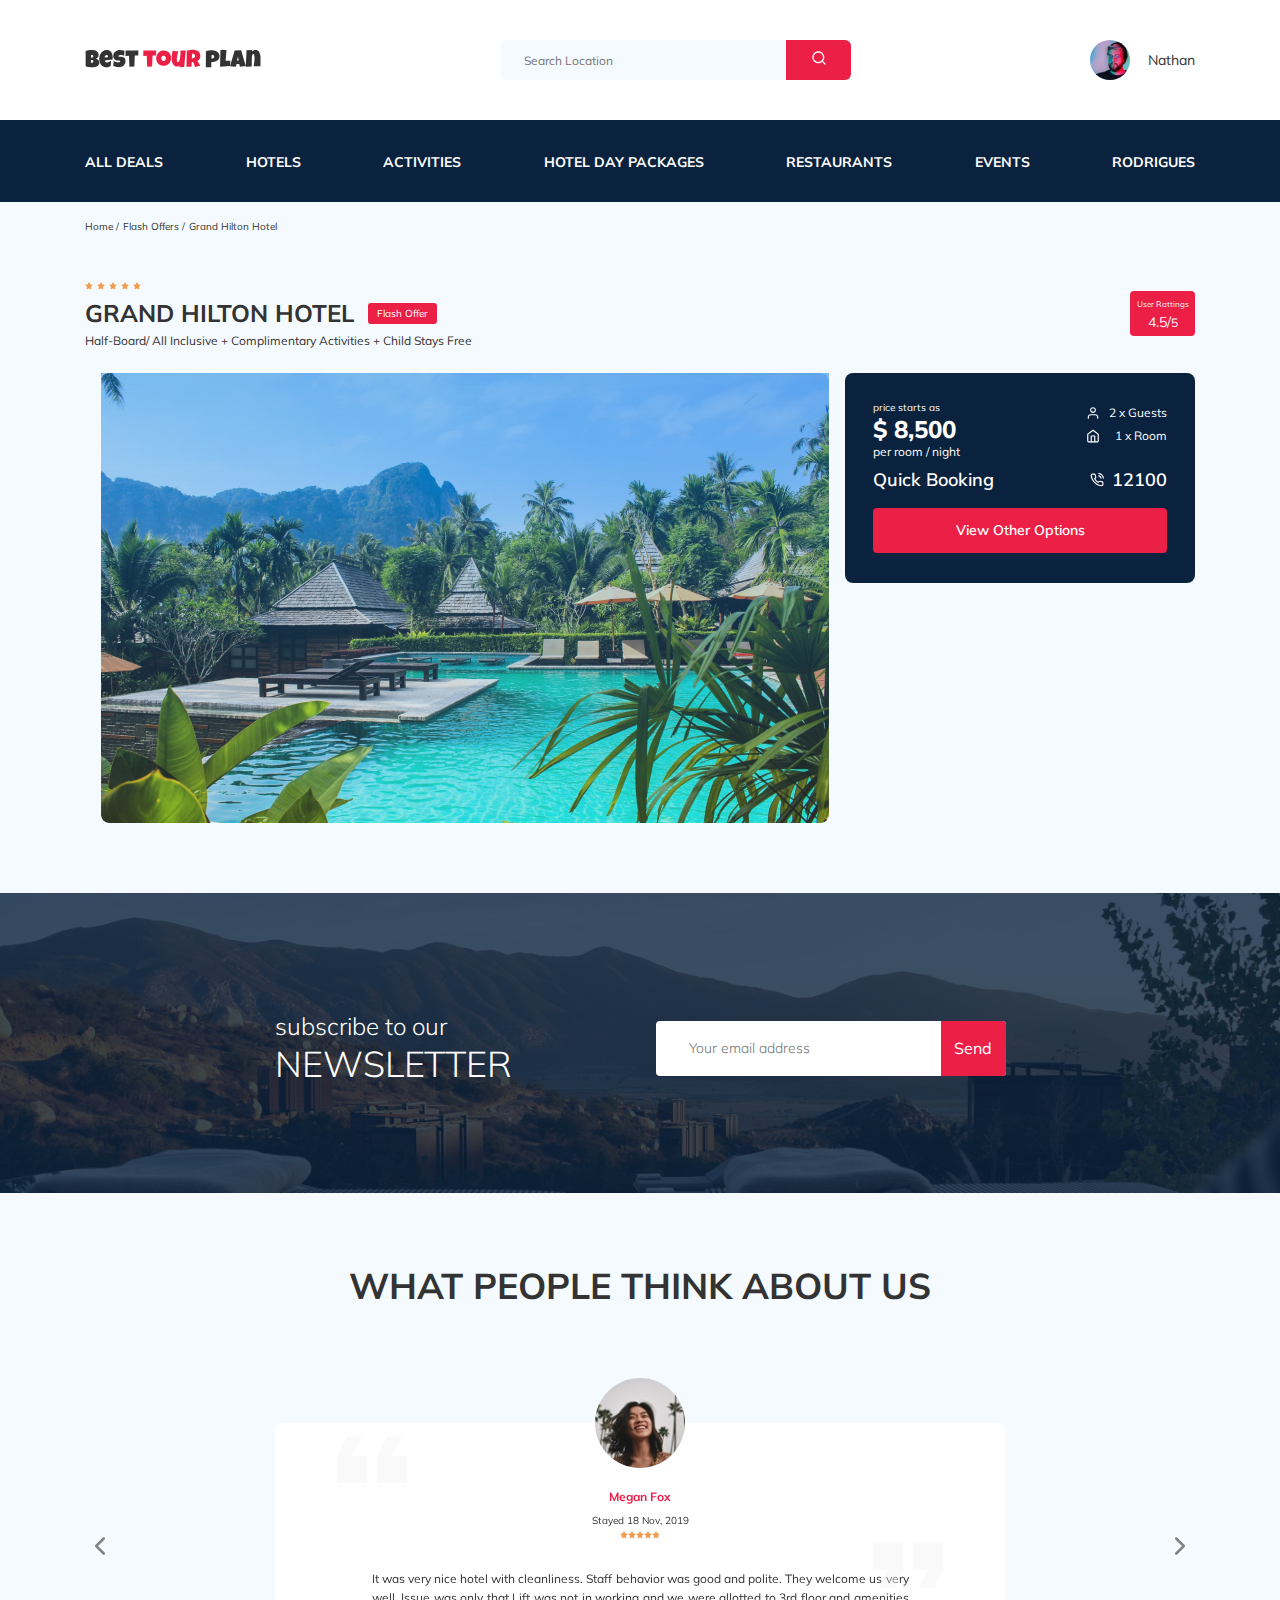
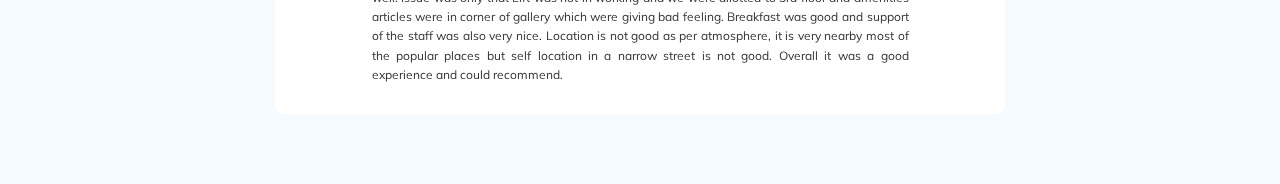
==== index.html @ 1eafe547 "create: added reviews section" ====
<!DOCTYPE html>
<html lang="en">

<head>
  <meta charset="UTF-8">
  <meta http-equiv="X-UA-Compatible" content="IE=edge">
  <meta name="viewport" content="width=device-width, initial-scale=1.0">
  <title>Best Tour Plan - Hotel Booking</title>
  <link rel="preconnect" href="https://fonts.googleapis.com">
  <link rel="preconnect" href="https://fonts.gstatic.com" crossorigin>
  <link href="https://fonts.googleapis.com/css2?family=Mulish:wght@400;700&family=Nunito:wght@400;700;800&display=swap"
    rel="stylesheet">
    <link rel="stylesheet" href="css/swiper-bundle.min.css">
    <link rel="stylesheet" href="css/style.css">
</head>

<body>

  <header class="navbar">
    <div class="container">
      <div class="navbar-top">
        <a href="#" class="logo">
          <img src="img/horizontal-logo.svg" alt="Logo: Best tour plan" class="logo__image">
        </a>

        <form action="#" class="search navbar_search">
          <input type="text" class="search__input" placeholder="Search Location">
          <button class="search__button">
            <img src="img/search.svg" alt="Icon: search">
          </button>
        </form>

        <a href="#" class="user navbar_user">
          <img src="img/avatar.jpg" alt="avatar: Nathan" class="user__avatar">
          <span class="user__name">Nathan</span>
        </a>

        <button class="menu-button navbar-top__menu-button">
          <span class="menu-button__line"></span>
          <span class="menu-button__line"></span>
          <span class="menu-button__line"></span>
        </button>

      </div>
    </div>

    <div class="navbar-bottom">
      <div class="container">
        <ul class="navbar-menu">
          <li class="navbar-menu__item">
            <a href="#" class="navbar-menu__link">All deals</a>
          </li>
          <li class="navbar-menu__item">
            <a href="#" class="navbar-menu__link">Hotels</a>
          </li>
          <li class="navbar-menu__item">
            <a href="#" class="navbar-menu__link">Activities</a>
          </li>
          <li class="navbar-menu__item">
            <a href="#" class="navbar-menu__link">Hotel Day Packages</a>
          </li>
          <li class="navbar-menu__item">
            <a href="#" class="navbar-menu__link">Restaurants</a>
          </li>
          <li class="navbar-menu__item">
            <a href="#" class="navbar-menu__link">Events</a>
          </li>
          <li class="navbar-menu__item">
            <a href="#" class="navbar-menu__link">Rodrigues</a>
          </li>
        </ul>
      </div>
    </div>
  </header>

  <nav class="breadcrumb">
    <div class="container">
          <ul class="breadcrumb-list">
            <li class="breadcrumb-list__item">
              <a href="#" class="breadcrumb-list__link">Home</a>
            </li>
            <li class="breadcrumb-list__item">
              <a href="#" class="breadcrumb-list__link">Flash Offers</a>
            </li>
            <li class="breadcrumb-list__item">
              Grand Hilton Hotel
            </li>
          </ul>
    </div>
  </nav>

  <section class="hotel">
    <div class="container">
      <div class="hotel-info">
        <div class="hotel-info__text">
          <div class="hotel-wrapper">
                  <div class="stars">
                    <img src="img/star.svg" alt="star">
                    <img src="img/star.svg" alt="star">
                    <img src="img/star.svg" alt="star">
                    <img src="img/star.svg" alt="star">
                    <img src="img/star.svg" alt="star">
                  </div>
                  <h1 class="hotel-name hotel-info__name">GRAND HILTON HOTEL</h1>
                  <span class="offer hotel-info__offer">Flash Offer</span>
          </div>
          <p class="hotel-description hotel-info__description">
            Half-Board/ All Inclusive + Complimentary Activities + Child Stays Free
          </p>
        </div>
        <div class="rating hotel-info__rating">
          <span class="rating__text">User Rattings</span>
          <span class="rating__counter">4.5/<span class="number">5</span></span>
        </div>
      </div>

      <div class="hotel-grid">
        
          <!-- Slider main container -->
          <div class="swiper hotel-slider hotel__slider">
            <!-- Additional required wrapper -->
            <div class="swiper-wrapper">
              <!-- Slides -->
              <div class="swiper-slide hotel-slider__item">
                <img class="swiper-slide__image" src="img/slide.jpg" alt="slide">
              </div>
              <div class="swiper-slide hotel-slider__item">
                <img class="swiper-slide__image" src="img/slide.jpg" alt="slide">
              </div>
              <div class="swiper-slide hotel-slider__item">
                <img class="swiper-slide__image" src="img/slide.jpg" alt="slide">
              </div>
            </div>
            <!-- If we need navigation buttons -->
            <button class="hotel-slider__button hotel-slider__button--prev"></button>
            <button class="hotel-slider__button hotel-slider__button--next"></button>
          </div>

        <div class="hotel-right">
          <div class="booking">
            <div class="booking__info">
              <div class="booking__price">
                <span class="booking__start">price starts as</span>
                <strong class="booking__pricetag">$ 8,500</strong>
                <span class="booking__per-room">per room / night</span>
              </div>
              <div class="booking__room">
                <div class="booking__text">
                  <img src="img/user.svg" alt="Icon: user" class="booking__icon">
                  <span class="booking__description">2 x Guests</span>
                </div>
          
                <div class="booking__text">
                  <img src="img/home.svg" alt="Icon: home" class="booking__icon">
                  <span class="booking__description">1 x Room</span>
                </div>
              </div>
            </div>
          
            <div class="booking__call-center">
              <span class="booking__heading">Quick Booking</span>
              <a class="booking__number" href="tel:12100">
                <img src="img/phone.svg" alt="Icon: phone">
                <span class="booking__num">12100</span>
              </a>
            </div>
            <button class="button booking__button">View Other Options</button>
          </div>
          
          <div class="map">
            <iframe
              src="https://yandex.ru/map-widget/v1/?um=constructor%3Ac5245714af344b0fc1782f51adb323d1690b6bebeb4c8839316aace6737a6064&amp;source=constructor"
              width="100%" height="213" frameborder="0"></iframe>
          </div>
        </div>

      </div>
    </div>
  </section>

  <section class="newsletter">
    <div class="newsletter-wrapper">
      <h2 class="newsletter-title newsletter__title">
        subscribe to our
        <span class="newsletter-title__strong">Newsletter</span>
      </h2>
      <form action="#" class="subscribe newsletter_subscribe">
        <input type="text" class="subscribe__input" placeholder="Your email address">
        <button class="subscribe__button">Send</button>
      </form>
    </div>
  </section>

  <section class="reviews">
    <div class="container">
      <h2 class="reviews__title">What people think about us</h2>
      <div class="swiper reviews-slider">

        <div class="swiper-wrapper">
          <div class="swiper-slide">
            <div class="reviews-slider__item">
              <div class="reviews-slider__profile">
                <img src="img/reviews-avatar.jpg" alt="Photo: Megan Fox" class="reviews-slider__avatar">
                <h3 class="reviews-slider__username">Megan Fox</h3>
                <span class="reviews-slider__date">Stayed 18 Nov, 2019</span>
                <div class="reviews-slider__rating">
                  <img src="img/star.svg" alt="star">
                  <img src="img/star.svg" alt="star">
                  <img src="img/star.svg" alt="star">
                  <img src="img/star.svg" alt="star">
                  <img src="img/star.svg" alt="star">
                </div>
              </div>
              <p class="reviews-slider__text">
                It was very nice hotel with cleanliness. Staff behavior was good and polite. They welcome us very well. Issue was only
                that Lift was not in working and we were allotted to 3rd floor and amenities articles were in corner of gallery which
                were giving bad feeling. Breakfast was good and support of the staff was also very nice. Location is not good as per
                atmosphere, it is very nearby most of the popular places but self location in a narrow street is not good. Overall it
                was a good experience and could recommend.
              </p>
            </div>
          </div>
        </div>

        <button class="reviews-slider__button reviews-slider__button--prev"></button>
        <button class="reviews-slider__button reviews-slider__button--next"></button>
      
    </div>
  </section>

  <script src="js/swiper-bundle.min.js"></script>
  <script src="js/main.js"></script>
</body>

</html>
---- css/style.css ----
* {
  -webkit-box-sizing: border-box;
          box-sizing: border-box;
}

body {
  font-family: 'Mulish', sans-serif;
  color: #333333;
  background-color: #F5FAFE;
}

.container {
  max-width: 1110px;
  margin: auto;
}

img {
  max-width: 100%;
}

.navbar {
  background-color: #fff;
}

.navbar-top {
  display: -webkit-box;
  display: -ms-flexbox;
  display: flex;
  -webkit-box-align: center;
      -ms-flex-align: center;
          align-items: center;
  -webkit-box-pack: justify;
      -ms-flex-pack: justify;
          justify-content: space-between;
  padding-top: 40px;
  padding-bottom: 40px;
}

.navbar__search {
  margin-right: auto;
  margin-left: 108px;
}

.navbar__menu-button {
  display: none;
}

.navbar-bottom {
  background-color: #0A223D;
}

.navbar-menu {
  list-style-type: none;
  margin: 0;
  padding: 31px 0;
  display: -webkit-box;
  display: -ms-flexbox;
  display: flex;
  -webkit-box-align: center;
      -ms-flex-align: center;
          align-items: center;
  -webkit-box-pack: justify;
      -ms-flex-pack: justify;
          justify-content: space-between;
  background-color: #0A223D;
  color: #fff;
}

.navbar-menu__link {
  color: inherit;
  text-decoration: none;
  text-transform: uppercase;
  font-size: 14px;
  font-weight: 700;
  font-family: 'Mulish';
}

.logo {
  width: 177px;
}

.search {
  display: -webkit-box;
  display: -ms-flexbox;
  display: flex;
  position: relative;
  overflow: hidden;
  border-radius: 6px;
  height: 40px;
}

.search__input {
  width: 350px;
  height: 100%;
  padding-left: 23px;
  padding-right: 75px;
  background-color: #F5FAFE;
  border: none;
  font-size: 12px;
  line-height: 15;
  color: #333333;
}

.search__button {
  position: absolute;
  top: 0;
  right: 0;
  width: 65px;
  height: 100%;
  border: none;
  background-color: #EC1F46;
  cursor: pointer;
}

.user {
  display: -webkit-box;
  display: -ms-flexbox;
  display: flex;
  -webkit-box-align: center;
      -ms-flex-align: center;
          align-items: center;
  text-decoration: none;
}

.user__avatar {
  width: 40px;
  height: 40px;
  border-radius: 50%;
  -o-object-fit: cover;
     object-fit: cover;
}

.user__name {
  line-height: 18px;
  font-size: 14px;
  color: #333333;
  margin-left: 18px;
  font-family: 'Mulish';
}

.number {
  font-size: 12px;
}

*
html {
  line-height: 1.15;
  /* 1 */
  -webkit-text-size-adjust: 100%;
  /* 2 */
}

/* Sections
   ========================================================================== */
/**
 * Remove the margin in all browsers.
 */
body {
  margin: 0;
}

/**
 * Render the `main` element consistently in IE.
 */
main {
  display: block;
}

/**
 * Correct the font size and margin on `h1` elements within `section` and
 * `article` contexts in Chrome, Firefox, and Safari.
 */
h1 {
  font-size: 2em;
  margin: 0.67em 0;
}

/* Grouping content
   ========================================================================== */
/**
 * 1. Add the correct box sizing in Firefox.
 * 2. Show the overflow in Edge and IE.
 */
hr {
  -webkit-box-sizing: content-box;
          box-sizing: content-box;
  /* 1 */
  height: 0;
  /* 1 */
  overflow: visible;
  /* 2 */
}

/**
 * 1. Correct the inheritance and scaling of font size in all browsers.
 * 2. Correct the odd `em` font sizing in all browsers.
 */
pre {
  font-family: monospace, monospace;
  /* 1 */
  font-size: 1em;
  /* 2 */
}

/* Text-level semantics
   ========================================================================== */
/**
 * Remove the gray background on active links in IE 10.
 */
a {
  background-color: transparent;
}

/**
 * 1. Remove the bottom border in Chrome 57-
 * 2. Add the correct text decoration in Chrome, Edge, IE, Opera, and Safari.
 */
abbr[title] {
  border-bottom: none;
  /* 1 */
  text-decoration: underline;
  /* 2 */
  -webkit-text-decoration: underline dotted;
          text-decoration: underline dotted;
  /* 2 */
}

/**
 * Add the correct font weight in Chrome, Edge, and Safari.
 */
b,
strong {
  font-weight: bolder;
}

/**
 * 1. Correct the inheritance and scaling of font size in all browsers.
 * 2. Correct the odd `em` font sizing in all browsers.
 */
code,
kbd,
samp {
  font-family: monospace, monospace;
  /* 1 */
  font-size: 1em;
  /* 2 */
}

/**
 * Add the correct font size in all browsers.
 */
small {
  font-size: 80%;
}

/**
 * Prevent `sub` and `sup` elements from affecting the line height in
 * all browsers.
 */
sub,
sup {
  font-size: 75%;
  line-height: 0;
  position: relative;
  vertical-align: baseline;
}

sub {
  bottom: -0.25em;
}

sup {
  top: -0.5em;
}

/* Embedded content
   ========================================================================== */
/**
 * Remove the border on images inside links in IE 10.
 */
img {
  border-style: none;
}

/* Forms
   ========================================================================== */
/**
 * 1. Change the font styles in all browsers.
 * 2. Remove the margin in Firefox and Safari.
 */
button,
input,
optgroup,
select,
textarea {
  font-family: inherit;
  /* 1 */
  font-size: 100%;
  /* 1 */
  line-height: 1.15;
  /* 1 */
  margin: 0;
  /* 2 */
}

/**
 * Show the overflow in IE.
 * 1. Show the overflow in Edge.
 */
button,
input {
  /* 1 */
  overflow: visible;
}

/**
 * Remove the inheritance of text transform in Edge, Firefox, and IE.
 * 1. Remove the inheritance of text transform in Firefox.
 */
button,
select {
  /* 1 */
  text-transform: none;
}

/**
 * Correct the inability to style clickable types in iOS and Safari.
 */
button,
[type="button"],
[type="reset"],
[type="submit"] {
  -webkit-appearance: button;
}

/**
 * Remove the inner border and padding in Firefox.
 */
button::-moz-focus-inner,
[type="button"]::-moz-focus-inner,
[type="reset"]::-moz-focus-inner,
[type="submit"]::-moz-focus-inner {
  border-style: none;
  padding: 0;
}

/**
 * Restore the focus styles unset by the previous rule.
 */
button:-moz-focusring,
[type="button"]:-moz-focusring,
[type="reset"]:-moz-focusring,
[type="submit"]:-moz-focusring {
  outline: 1px dotted ButtonText;
}

/**
 * Correct the padding in Firefox.
 */
fieldset {
  padding: 0.35em 0.75em 0.625em;
}

/**
 * 1. Correct the text wrapping in Edge and IE.
 * 2. Correct the color inheritance from `fieldset` elements in IE.
 * 3. Remove the padding so developers are not caught out when they zero out
 *    `fieldset` elements in all browsers.
 */
legend {
  -webkit-box-sizing: border-box;
          box-sizing: border-box;
  /* 1 */
  color: inherit;
  /* 2 */
  display: table;
  /* 1 */
  max-width: 100%;
  /* 1 */
  padding: 0;
  /* 3 */
  white-space: normal;
  /* 1 */
}

/**
 * Add the correct vertical alignment in Chrome, Firefox, and Opera.
 */
progress {
  vertical-align: baseline;
}

/**
 * Remove the default vertical scrollbar in IE 10+.
 */
textarea {
  overflow: auto;
}

/**
 * 1. Add the correct box sizing in IE 10.
 * 2. Remove the padding in IE 10.
 */
[type="checkbox"],
[type="radio"] {
  -webkit-box-sizing: border-box;
          box-sizing: border-box;
  /* 1 */
  padding: 0;
  /* 2 */
}

/**
 * Correct the cursor style of increment and decrement buttons in Chrome.
 */
[type="number"]::-webkit-inner-spin-button,
[type="number"]::-webkit-outer-spin-button {
  height: auto;
}

/**
 * 1. Correct the odd appearance in Chrome and Safari.
 * 2. Correct the outline style in Safari.
 */
[type="search"] {
  -webkit-appearance: textfield;
  /* 1 */
  outline-offset: -2px;
  /* 2 */
}

/**
 * Remove the inner padding in Chrome and Safari on macOS.
 */
[type="search"]::-webkit-search-decoration {
  -webkit-appearance: none;
}

/**
 * 1. Correct the inability to style clickable types in iOS and Safari.
 * 2. Change font properties to `inherit` in Safari.
 */
::-webkit-file-upload-button {
  -webkit-appearance: button;
  /* 1 */
  font: inherit;
  /* 2 */
}

/* Interactive
   ========================================================================== */
/*
 * Add the correct display in Edge, IE 10+, and Firefox.
 */
details {
  display: block;
}

/*
 * Add the correct display in all browsers.
 */
summary {
  display: list-item;
}

/* Misc
   ========================================================================== */
/**
 * Add the correct display in IE 10+.
 */
template {
  display: none;
}

/**
 * Add the correct display in IE 10.
 */
[hidden] {
  display: none;
}

.breadcrumb-list {
  list-style: none;
  display: -webkit-box;
  display: -ms-flexbox;
  display: flex;
  -webkit-box-align: center;
      -ms-flex-align: center;
          align-items: center;
  padding: 18px 0;
  margin: 0;
}

.breadcrumb-list__item {
  font-size: 10px;
}

.breadcrumb-list__item:not(:last-child)::after {
  content: '/';
  margin-right: 4px;
}

.breadcrumb-list__link {
  text-decoration: none;
  color: inherit;
}

.hotel {
  padding-top: 23px;
  padding-bottom: 70px;
}

.hotel-info {
  display: -webkit-box;
  display: -ms-flexbox;
  display: flex;
  -webkit-box-align: center;
      -ms-flex-align: center;
          align-items: center;
  -webkit-box-pack: justify;
      -ms-flex-pack: justify;
          justify-content: space-between;
  padding-bottom: 20px;
}

.hotel-info__offer {
  margin-left: 14px;
  margin-top: 4px;
}

.hotel-info__name {
  margin-top: 4px;
  margin-bottom: 0;
}

.hotel-info__description {
  margin: 5px 0;
  font-size: 12px;
}

.hotel-name {
  font-size: 24px;
}

.hotel-wrapper {
  display: -webkit-box;
  display: -ms-flexbox;
  display: flex;
  -ms-flex-wrap: wrap;
      flex-wrap: wrap;
  -webkit-box-align: center;
      -ms-flex-align: center;
          align-items: center;
}

.hotel-grid {
  display: -webkit-box;
  display: -ms-flexbox;
  display: flex;
  -webkit-box-pack: justify;
      -ms-flex-pack: justify;
          justify-content: space-between;
}

.hotel-right {
  display: -webkit-box;
  display: -ms-flexbox;
  display: flex;
  -webkit-box-orient: vertical;
  -webkit-box-direction: normal;
      -ms-flex-direction: column;
          flex-direction: column;
  -webkit-box-pack: justify;
      -ms-flex-pack: justify;
          justify-content: space-between;
}

.hotel-slider {
  width: 728px;
  height: 450px;
}

.hotel-slider__item {
  width: 100%;
  height: 100%;
  position: relative;
  border-radius: 8px;
  overflow: hidden;
}

.hotel-slider:after {
  content: '';
  position: absolute;
  width: 100%;
  height: 100%;
  top: 0;
  bottom: 0;
  left: 0;
  right: 0;
  background: -webkit-gradient(linear, left top, left bottom, from(rgba(0, 122, 223, 0.48)), to(rgba(255, 255, 255, 0.128)));
  background: linear-gradient(180deg, rgba(0, 122, 223, 0.48) 0%, rgba(255, 255, 255, 0.128) 100%);
  z-index: 10;
}

.hotel-slider-button {
  position: absolute;
  top: 50%;
  -webkit-transform: translateY(-50%);
          transform: translateY(-50%);
  z-index: 99;
  width: 30px;
  height: 30px;
  border: none;
  cursor: pointer;
  background-repeat: no-repeat;
  background-position: center;
  background-size: 10px;
  background-color: transparent;
}

.hotel-slider-button--next {
  right: 18px;
  background-image: url(../img/arrow-next.svg);
}

.hotel-slider-button--prev {
  left: 18px;
  background-image: url(../img/arrow-prev.svg);
}

.stars {
  -ms-flex-preferred-size: 100%;
      flex-basis: 100%;
}

.offer {
  font-size: 10px;
  padding: 4px 9px;
  background-color: #EC1F46;
  border-radius: 3px;
  color: #fff;
}

.rating {
  max-width: 65px;
  min-height: 45px;
  color: #F5FAFE;
  background-color: #EC1F46;
  text-align: center;
  border-radius: 4px;
}

.rating__text {
  font-size: 8px;
}

.rating__counter {
  font-size: 14px;
}

.booking {
  background-color: #0A223D;
  color: #fff;
  border-radius: 8px;
  width: 350px;
  min-height: 210px;
  padding: 28px;
}

.booking__info {
  display: -webkit-box;
  display: -ms-flexbox;
  display: flex;
  -webkit-box-pack: justify;
      -ms-flex-pack: justify;
          justify-content: space-between;
  margin-bottom: 9px;
}

.booking__price {
  display: -webkit-box;
  display: -ms-flexbox;
  display: flex;
  -webkit-box-orient: vertical;
  -webkit-box-direction: normal;
      -ms-flex-direction: column;
          flex-direction: column;
}

.booking__start {
  font-weight: normal;
  font-size: 10px;
}

.booking__pricetag {
  font-style: normal;
  font-weight: 800;
  font-size: 24px;
}

.booking__per-room {
  font-style: normal;
  font-weight: normal;
  font-size: 12px;
}

.booking__room {
  margin-top: 4px;
}

.booking__text {
  display: -webkit-box;
  display: -ms-flexbox;
  display: flex;
  -webkit-box-align: center;
      -ms-flex-align: center;
          align-items: center;
  -webkit-box-pack: justify;
      -ms-flex-pack: justify;
          justify-content: space-between;
  margin-bottom: 8px;
  font-style: normal;
  font-weight: normal;
  font-size: 12px;
}

.booking__description {
  margin-left: 9px;
}

.booking__call-center {
  display: -webkit-box;
  display: -ms-flexbox;
  display: flex;
  -webkit-box-align: center;
      -ms-flex-align: center;
          align-items: center;
  -webkit-box-pack: justify;
      -ms-flex-pack: justify;
          justify-content: space-between;
  margin-bottom: 17px;
}

.booking__heading {
  font-style: normal;
  font-weight: 600;
  font-size: 18px;
}

.booking__number {
  display: -webkit-box;
  display: -ms-flexbox;
  display: flex;
  -webkit-box-align: center;
      -ms-flex-align: center;
          align-items: center;
  -webkit-box-pack: justify;
      -ms-flex-pack: justify;
          justify-content: space-between;
  color: inherit;
  text-decoration: none;
  font-weight: 600;
  font-size: 18px;
}

.booking__num {
  margin-left: 8px;
}

.booking__button {
  width: 100%;
  min-height: 45px;
  font-weight: 600;
  font-size: 14px;
  border-radius: 4px;
  background-color: #EC1F46;
  border: none;
  color: #fff;
  cursor: pointer;
}

.map {
  width: 347px;
  height: 213px;
  border-radius: 10px;
  overflow: hidden;
}

.newsletter {
  position: relative;
  padding: 98px 0 87px 0;
  background-image: url(../img/newsletter-bg.jpg);
  background-repeat: no-repeat;
  background-position: center;
  background-size: cover;
}

.newsletter::before {
  content: '';
  position: absolute;
  top: 0;
  left: 0;
  right: 0;
  bottom: 0;
  width: 100%;
  height: 100%;
  background-color: rgba(10, 34, 61, 0.8);
}

.newsletter-wrapper {
  position: relative;
  max-width: 731px;
  margin: auto;
  display: -webkit-box;
  display: -ms-flexbox;
  display: flex;
  -webkit-box-align: center;
      -ms-flex-align: center;
          align-items: center;
  -webkit-box-pack: justify;
      -ms-flex-pack: justify;
          justify-content: space-between;
}

.newsletter-title {
  display: -webkit-box;
  display: -ms-flexbox;
  display: flex;
  -webkit-box-orient: vertical;
  -webkit-box-direction: normal;
      -ms-flex-direction: column;
          flex-direction: column;
  color: #fff;
  font-style: normal;
  font-weight: 300;
  font-size: 24px;
}

.newsletter-title__strong {
  font-size: 36px;
  text-transform: uppercase;
}

.subscribe {
  position: relative;
  width: 350px;
  height: 55px;
  border-radius: 4px;
  overflow: hidden;
}

.subscribe__input {
  position: absolute;
  width: 100%;
  height: 100%;
  border: none;
  padding-left: 33px;
  padding-right: 75px;
  font-style: normal;
  font-weight: 300;
  font-size: 14px;
}

.subscribe__button {
  position: absolute;
  min-width: 65px;
  right: 0;
  top: 0;
  height: 100%;
  border: none;
  background-color: #EC1F46;
  color: #fff;
}

.reviews {
  padding: 40px 0 70px 0;
}

.reviews__title {
  font-style: normal;
  font-weight: bold;
  font-size: 36px;
  text-align: center;
  text-transform: uppercase;
  margin-bottom: 70px;
}

.reviews-slider__item {
  position: relative;
  display: -webkit-box;
  display: -ms-flexbox;
  display: flex;
  -webkit-box-orient: vertical;
  -webkit-box-direction: normal;
      -ms-flex-direction: column;
          flex-direction: column;
  -webkit-box-align: center;
      -ms-flex-align: center;
          align-items: center;
  background-color: #fff;
  border-radius: 8px;
  margin: 45px auto 0;
  width: 730px;
  padding: 0 62px 30px;
}

.reviews-slider__item::before {
  content: '';
  position: absolute;
  top: 13px;
  left: 62px;
  width: 70px;
  height: 47px;
  background-image: url(../img/quote-right.svg);
  background-repeat: no-repeat;
}

.reviews-slider__item::after {
  content: '';
  position: absolute;
  top: 118px;
  right: 62px;
  width: 70px;
  height: 47px;
  background-image: url(../img/quote-left.svg);
  background-repeat: no-repeat;
}

.reviews-slider__button {
  position: absolute;
  top: 50%;
  -webkit-transform: translateY(-50%);
          transform: translateY(-50%);
  width: 30px;
  height: 30px;
  background-repeat: no-repeat;
  background-size: 10px;
  background-position: center;
  border: none;
  background-color: transparent;
  cursor: pointer;
  z-index: 99;
}

.reviews-slider__button--prev {
  background-image: url(../img/arrow-prev-secondary.svg);
  left: 0;
}

.reviews-slider__button--next {
  background-image: url(../img/arrow-next-secondary.svg);
  right: 0;
}

.reviews-slider__profile {
  display: -webkit-box;
  display: -ms-flexbox;
  display: flex;
  -webkit-box-orient: vertical;
  -webkit-box-direction: normal;
      -ms-flex-direction: column;
          flex-direction: column;
  -webkit-box-align: center;
      -ms-flex-align: center;
          align-items: center;
  margin-top: -45px;
  margin-bottom: 30px;
}

.reviews-slider__avatar {
  width: 90px;
  height: 90px;
  border-radius: 50%;
  -o-object-fit: cover;
     object-fit: cover;
  margin-bottom: 9px;
}

.reviews-slider__username {
  font-style: normal;
  font-weight: bold;
  font-size: 12px;
  line-height: 15px;
  color: #EC1F46;
  margin-bottom: 10px;
}

.reviews-slider__date {
  font-style: normal;
  font-weight: normal;
  font-size: 10px;
  margin-bottom: 4px;
}

.reviews-slider__rating {
  display: -webkit-box;
  display: -ms-flexbox;
  display: flex;
  -webkit-box-align: center;
      -ms-flex-align: center;
          align-items: center;
}

.reviews-slider__text {
  max-width: 537px;
  font-style: normal;
  font-weight: normal;
  font-size: 12px;
  line-height: 160%;
  text-align: justify;
  margin: auto;
}

@media (max-width: 1920px) {
  .menu-button {
    display: none;
  }
}

@media (max-width: 1200px) {
  .container {
    max-width: 960px;
  }
  .menu-button {
    display: none;
  }
  .slider {
    width: 590px;
  }
  .swiper-slide__image {
    width: 100%;
    height: 100%;
    -o-object-fit: cover;
       object-fit: cover;
  }
}

@media (max-width: 992px) {
  .container, .newsletter-wrapper {
    max-width: 700px;
  }
  .logo {
    width: 132px;
  }
  .navbar-top {
    padding-top: 30px;
    padding-bottom: 30px;
  }
  .navbar__search {
    margin-left: auto;
    max-width: 340px;
  }
  .navbar-menu {
    padding-top: 22px;
    padding-bottom: 22px;
  }
  .navbar-menu__link {
    font-size: 12px;
  }
  .hotel-grid {
    -webkit-box-orient: vertical;
    -webkit-box-direction: normal;
        -ms-flex-direction: column;
            flex-direction: column;
  }
  .hotel__slider {
    margin-bottom: 30px;
  }
  .hotel-right {
    -webkit-box-orient: horizontal;
    -webkit-box-direction: normal;
        -ms-flex-direction: row;
            flex-direction: row;
  }
  .booking {
    width: 340px;
  }
  .slider {
    width: 100%;
  }
  .map {
    width: 340px;
  }
}

@media (max-width: 768px) {
  .hotel-name {
    -ms-flex-preferred-size: 100%;
        flex-basis: 100%;
  }
  .hotel-wrapper {
    -webkit-box-pack: justify;
        -ms-flex-pack: justify;
            justify-content: space-between;
  }
  .hotel-info__text {
    width: 100%;
  }
  .hotel-info__name {
    margin-top: 10px;
    margin-bottom: 0;
  }
  .hotel-info__rating {
    display: none;
  }
  .hotel-info__offer {
    -webkit-box-ordinal-group: 0;
        -ms-flex-order: -1;
            order: -1;
    margin-left: 0;
  }
  .stars {
    -ms-flex-preferred-size: content;
        flex-basis: content;
  }
  .container {
    max-width: 700px;
    width: 92%;
  }
  .navbar .search, .navbar-menu, .navbar .user {
    display: none;
  }
  .menu-button {
    display: -webkit-box;
    display: -ms-flexbox;
    display: flex;
    width: 16px;
    height: 11px;
    -webkit-box-align: center;
        -ms-flex-align: center;
            align-items: center;
    -webkit-box-pack: justify;
        -ms-flex-pack: justify;
            justify-content: space-between;
    -webkit-box-orient: vertical;
    -webkit-box-direction: normal;
        -ms-flex-direction: column;
            flex-direction: column;
    border: none;
    background-color: #fff;
    cursor: pointer;
  }
  .menu-button__line {
    width: 16px;
    height: 1px;
    background-color: #333333;
  }
  .slider {
    height: 350px;
  }
  .hotel-right {
    min-height: 450px;
    -webkit-box-orient: vertical;
    -webkit-box-direction: normal;
        -ms-flex-direction: column;
            flex-direction: column;
  }
  .booking {
    width: 100%;
  }
  .stars {
    fbs: 50%;
  }
  .hotel-wrapper {
    -webkit-box-pack: justify;
        -ms-flex-pack: justify;
            justify-content: space-between;
  }
  .map {
    width: 100%;
  }
  .newsletter-wrapper {
    max-width: 700px;
    width: 92%;
    -webkit-box-orient: vertical;
    -webkit-box-direction: normal;
        -ms-flex-direction: column;
            flex-direction: column;
    -webkit-box-align: start;
        -ms-flex-align: start;
            align-items: flex-start;
  }
}

@media (max-width: 576px) {
  .logo {
    width: 99px;
  }
  .slider {
    height: 250px;
  }
  .hotel__slider {
    margin-bottom: 20px;
  }
  .newsletter {
    padding: 76px 0 83px 0;
  }
  .newsletter__title {
    margin-bottom: 37px;
  }
  .subscribe {
    width: 100%;
  }
}
/*# sourceMappingURL=style.css.map */
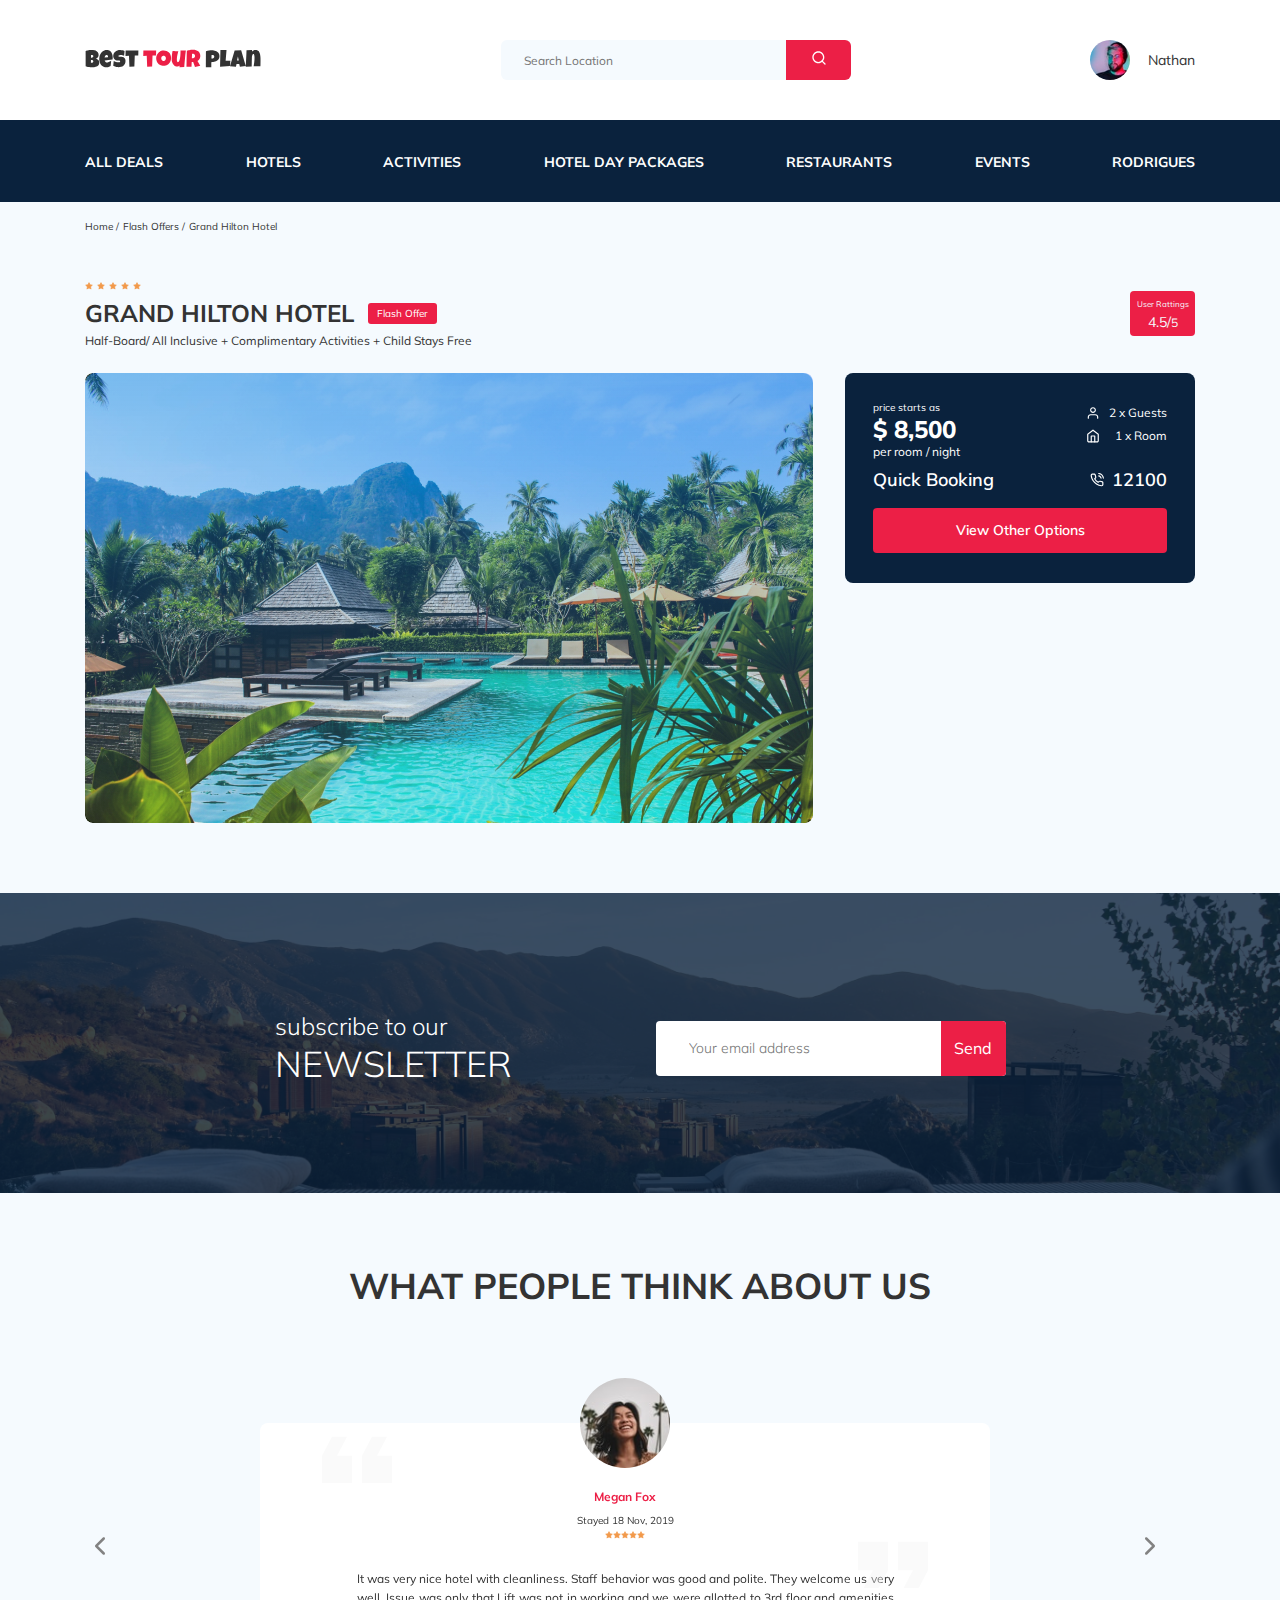
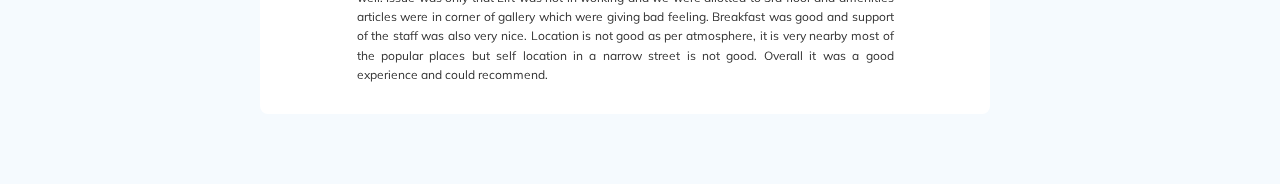
==== commit ef2a88b9: "adaptive text size change" ====
--- a/index.html
+++ b/index.html
@@ -122,13 +122,13 @@
             <div class="swiper-wrapper">
               <!-- Slides -->
               <div class="swiper-slide hotel-slider__item">
-                <img class="swiper-slide__image" src="img/slide.jpg" alt="slide">
+                <img class="hotel-slider__image" src="img/slide.jpg" alt="slide">
               </div>
               <div class="swiper-slide hotel-slider__item">
-                <img class="swiper-slide__image" src="img/slide.jpg" alt="slide">
+                <img class="hotel-slider__image" src="img/slide.jpg" alt="slide">
               </div>
               <div class="swiper-slide hotel-slider__item">
-                <img class="swiper-slide__image" src="img/slide.jpg" alt="slide">
+                <img class="hotel-slider__image" src="img/slide.jpg" alt="slide">
               </div>
             </div>
             <!-- If we need navigation buttons -->
@@ -193,7 +193,9 @@
 
   <section class="reviews">
     <div class="container">
+      <div class="reviews-title__wrapper">
       <h2 class="reviews__title">What people think about us</h2>
+      </div>
       <div class="swiper reviews-slider">
 
         <div class="swiper-wrapper">
--- a/css/style.css
+++ b/css/style.css
@@ -599,6 +599,7 @@
   right: 0;
   background: -webkit-gradient(linear, left top, left bottom, from(rgba(0, 122, 223, 0.48)), to(rgba(255, 255, 255, 0.128)));
   background: linear-gradient(180deg, rgba(0, 122, 223, 0.48) 0%, rgba(255, 255, 255, 0.128) 100%);
+  border-radius: 10px;
   z-index: 10;
 }
 
@@ -628,6 +629,11 @@
   background-image: url(../img/arrow-prev.svg);
 }
 
+.swiper {
+  margin-left: 0;
+  margin-right: 30px;
+}
+
 .stars {
   -ms-flex-preferred-size: 100%;
       flex-basis: 100%;
@@ -900,7 +906,7 @@
   background-color: #fff;
   border-radius: 8px;
   margin: 45px auto 0;
-  width: 730px;
+  max-width: 730px;
   padding: 0 62px 30px;
 }
 
@@ -1027,7 +1033,7 @@
   .slider {
     width: 590px;
   }
-  .swiper-slide__image {
+  .hotel-slider__image {
     width: 100%;
     height: 100%;
     -o-object-fit: cover;
@@ -1072,14 +1078,17 @@
         -ms-flex-direction: row;
             flex-direction: row;
   }
+  .hotel-slider {
+    width: 100%;
+  }
   .booking {
     width: 340px;
   }
-  .slider {
-    width: 100%;
-  }
   .map {
     width: 340px;
+  }
+  .reviews-slider__item {
+    max-width: 580px;
   }
 }
 
@@ -1145,15 +1154,15 @@
     height: 1px;
     background-color: #333333;
   }
-  .slider {
-    height: 350px;
-  }
   .hotel-right {
     min-height: 450px;
     -webkit-box-orient: vertical;
     -webkit-box-direction: normal;
         -ms-flex-direction: column;
             flex-direction: column;
+  }
+  .hotel-slider {
+    height: 350px;
   }
   .booking {
     width: 100%;
@@ -1180,18 +1189,58 @@
         -ms-flex-align: start;
             align-items: flex-start;
   }
+  .reviews-slider__item {
+    padding: 0 30px 30px;
+  }
+  .reviews-slider__item::after, .reviews-slider__item::before {
+    display: none;
+  }
+  .reviews-slider__button {
+    top: 32px;
+  }
+  .reviews-slider__button--prev {
+    left: 50%;
+    margin-left: -65px;
+    -webkit-transform: translate(-50%, 0);
+            transform: translate(-50%, 0);
+  }
+  .reviews-slider__button--next {
+    right: 50%;
+    margin-right: -65px;
+    -webkit-transform: translate(50%, 0);
+            transform: translate(50%, 0);
+  }
+  .reviews__title {
+    font-size: 18px;
+    width: 245px;
+    height: 46px;
+    display: -webkit-box;
+    display: -ms-flexbox;
+    display: flex;
+  }
+  .reviews-title__wrapper {
+    display: -webkit-box;
+    display: -ms-flexbox;
+    display: flex;
+    -webkit-box-pack: center;
+        -ms-flex-pack: center;
+            justify-content: center;
+  }
+  .swiper {
+    margin: 0;
+  }
 }
 
 @media (max-width: 576px) {
   .logo {
     width: 99px;
   }
-  .slider {
-    height: 250px;
-  }
   .hotel__slider {
     margin-bottom: 20px;
   }
+  .hotel-slider {
+    height: 250px;
+  }
   .newsletter {
     padding: 76px 0 83px 0;
   }
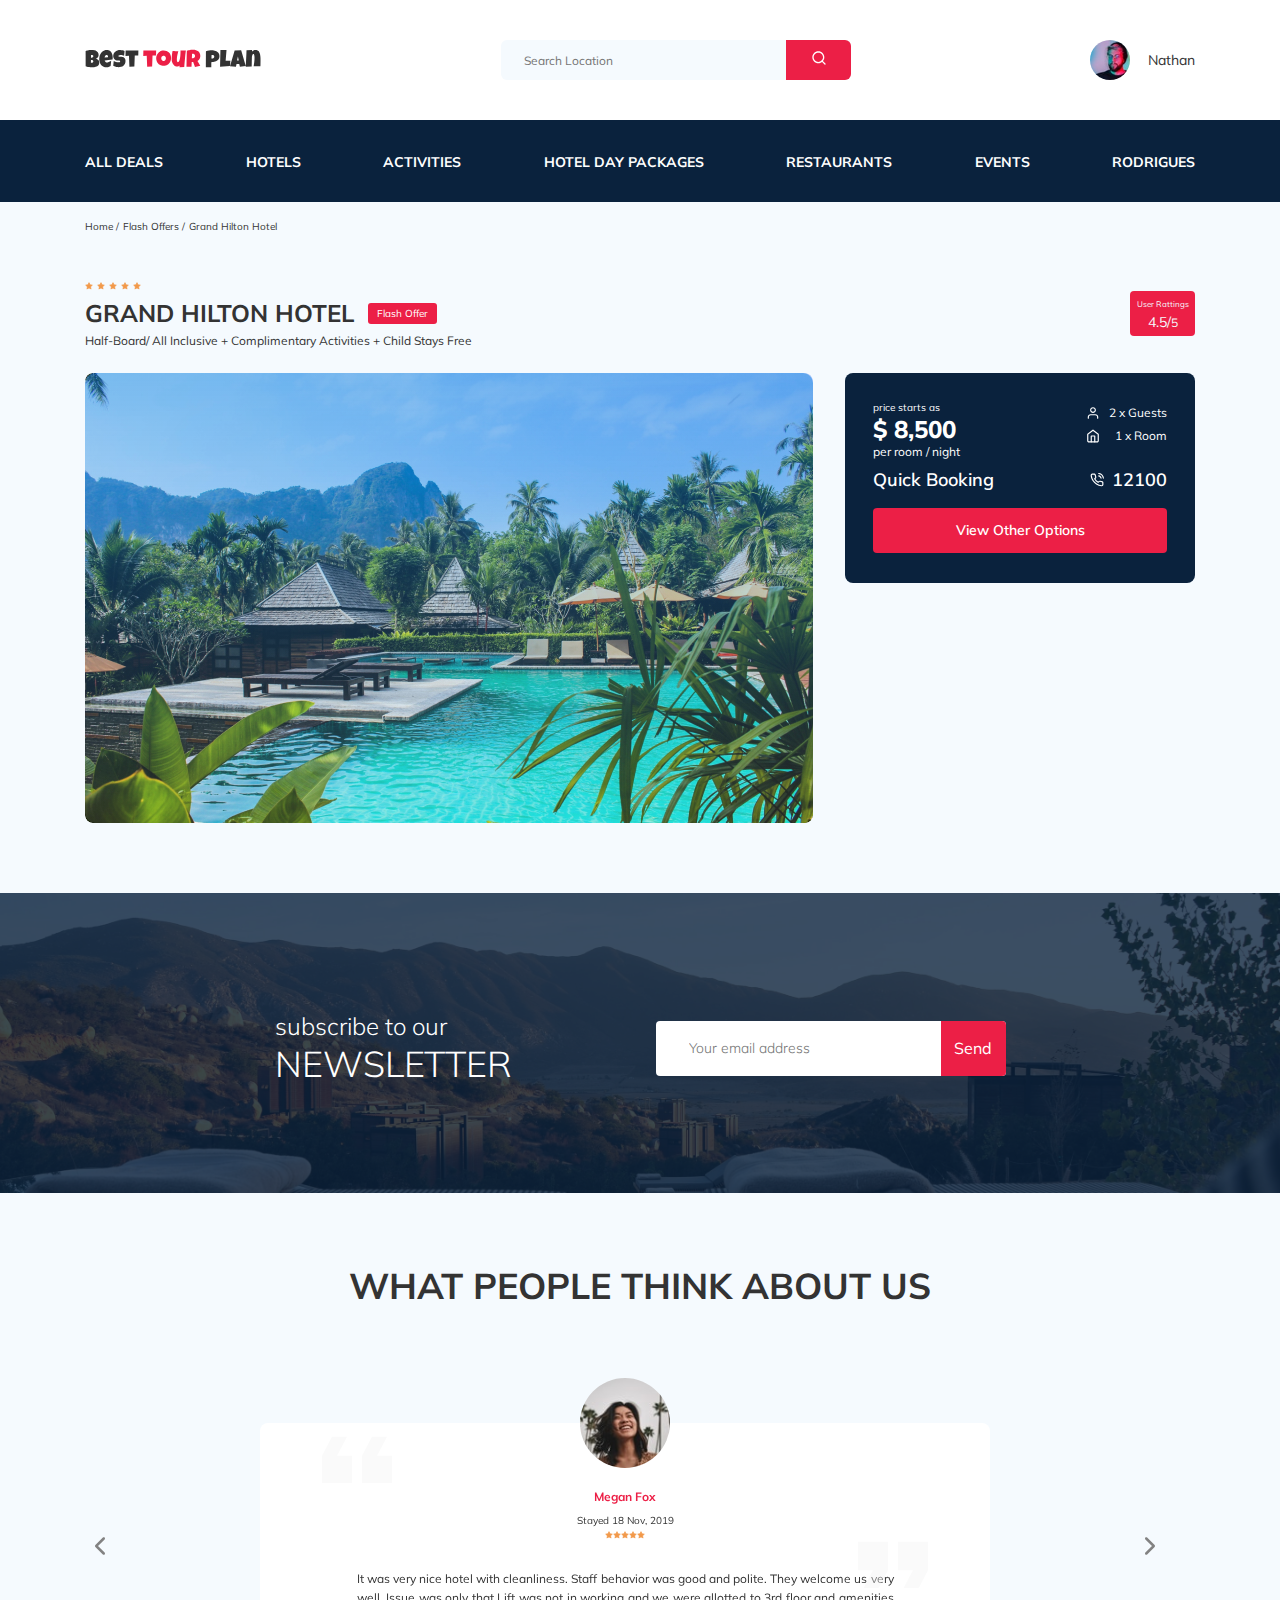
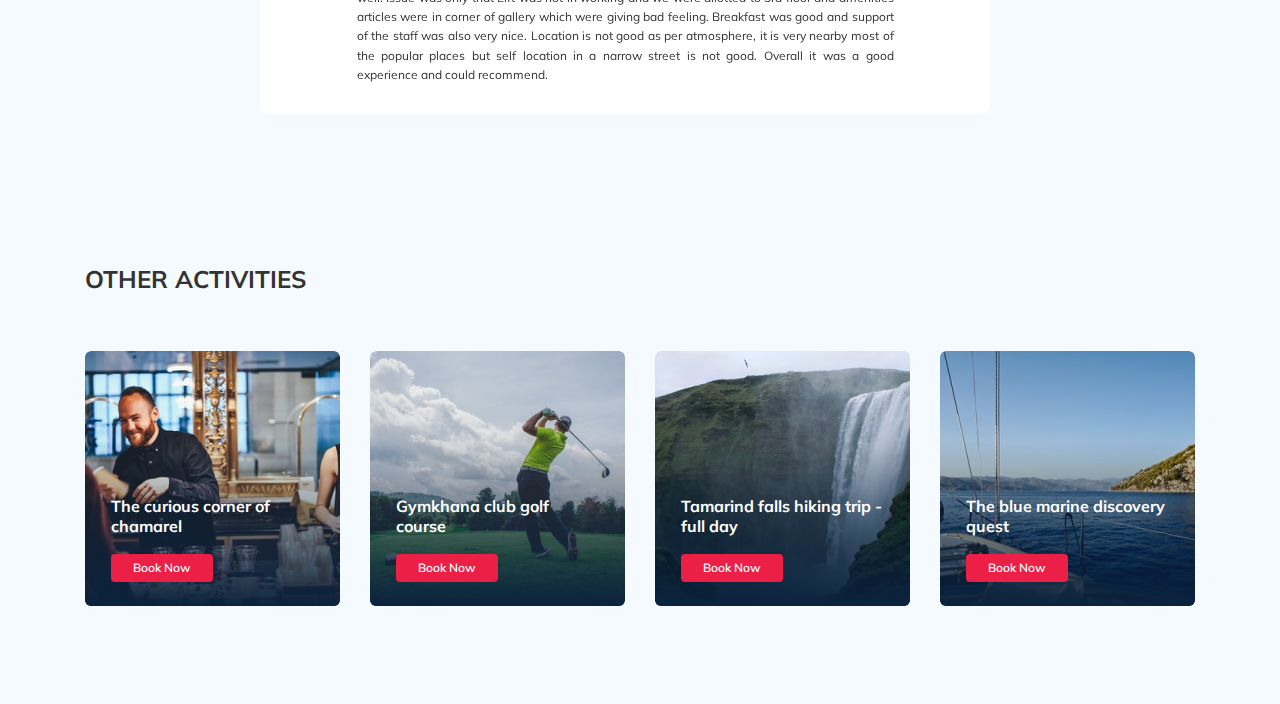
==== commit 0a728e5d: "create: added activities section" ====
--- a/index.html
+++ b/index.html
@@ -230,8 +230,51 @@
     </div>
   </section>
 
+  <section class="activities">
+    <div class="container">
+      <h2 class="activities__title">Other Activities</h2>
+      <div class="activities-wrapper">
+
+        <div class="card activities__card">
+          <img src="img/activity-1.jpg" alt="The curious corner 
+           of chamarel" class="card__image">
+          <h3 class="card__title">The curious corner
+          of chamarel</h3>
+          <button class="card__button">Book Now</button>
+        </div>
+
+        <div class="card activities__card">
+          <img src="img/activity-2.jpg" alt="Gymkhana club golf
+           course" class="card__image">
+          <h3 class="card__title">Gymkhana club golf
+          course</h3>
+          <button class="card__button">Book Now</button>
+        </div>
+
+        <div class="card activities__card">
+          <img src="img/activity-3.jpg" alt="Tamarind falls hiking
+           trip - full day" class="card__image">
+          <h3 class="card__title">Tamarind falls hiking
+          trip - full day</h3>
+          <button class="card__button">Book Now</button>
+        </div>
+
+        <div class="card activities__card">
+          <img src="img/activity-4.jpg" alt="The blue marine discovery
+           quest" class="card__image">
+          <h3 class="card__title">The blue marine discovery
+          quest</h3>
+          <button class="card__button">Book Now</button>
+        </div>
+
+      </div>
+    </div>
+  </section>
+
+  <script src="https://code.jquery.com/jquery-2.2.4.min.js"></script>
   <script src="js/swiper-bundle.min.js"></script>
   <script src="js/main.js"></script>
+
 </body>
 
 </html>--- a/css/style.css
+++ b/css/style.css
@@ -1017,6 +1017,92 @@
   margin: auto;
 }
 
+.activities {
+  padding: 60px 0 98px 0;
+}
+
+.activities__title {
+  font-style: normal;
+  font-weight: bold;
+  font-size: 24px;
+  line-height: 30px;
+  text-transform: uppercase;
+  margin-bottom: 57px;
+}
+
+.activities-wrapper {
+  display: -webkit-box;
+  display: -ms-flexbox;
+  display: flex;
+  -webkit-box-pack: justify;
+      -ms-flex-pack: justify;
+          justify-content: space-between;
+}
+
+.card {
+  position: relative;
+  padding: 24px 26px;
+  display: -webkit-box;
+  display: -ms-flexbox;
+  display: flex;
+  -webkit-box-orient: vertical;
+  -webkit-box-direction: normal;
+      -ms-flex-direction: column;
+          flex-direction: column;
+  -webkit-box-align: start;
+      -ms-flex-align: start;
+          align-items: flex-start;
+  width: 255px;
+  height: 255px;
+}
+
+.card::before {
+  content: '';
+  position: absolute;
+  left: 0;
+  right: 0;
+  top: 0;
+  bottom: 0;
+  background: linear-gradient(179.83deg, rgba(196, 196, 196, 0) 35.34%, #0A223D 99.85%);
+  border-radius: 6px;
+  z-index: -1;
+}
+
+.card__image {
+  position: absolute;
+  left: 0;
+  right: 0;
+  top: 0;
+  bottom: 0;
+  width: 100%;
+  height: 100%;
+  -o-object-fit: cover;
+     object-fit: cover;
+  z-index: -2;
+  border-radius: 6px;
+}
+
+.card__title {
+  margin-top: auto;
+  color: #fff;
+  font-style: normal;
+  font-weight: bold;
+  font-size: 16px;
+  margin-bottom: 18px;
+}
+
+.card__button {
+  font-style: normal;
+  font-weight: 600;
+  font-size: 12px;
+  color: #fff;
+  padding: 7px 22px;
+  border: none;
+  background-color: #EC1F46;
+  border-radius: 4px;
+  cursor: pointer;
+}
+
 @media (max-width: 1920px) {
   .menu-button {
     display: none;
@@ -1039,6 +1125,10 @@
     -o-object-fit: cover;
        object-fit: cover;
   }
+  .card {
+    width: 230px;
+    height: 230px;
+  }
 }
 
 @media (max-width: 992px) {
@@ -1089,6 +1179,17 @@
   }
   .reviews-slider__item {
     max-width: 580px;
+  }
+  .activities-wrapper {
+    -ms-flex-wrap: wrap;
+        flex-wrap: wrap;
+  }
+  .activities__card {
+    margin-bottom: 20px;
+  }
+  .activities .card {
+    width: 49%;
+    height: 230px;
   }
 }
 
@@ -1229,6 +1330,14 @@
   .swiper {
     margin: 0;
   }
+  .activities {
+    padding-top: 40px;
+    padding-bottom: 60px;
+  }
+  .card {
+    width: 49%;
+    height: 255px;
+  }
 }
 
 @media (max-width: 576px) {
@@ -1250,5 +1359,8 @@
   .subscribe {
     width: 100%;
   }
+  .card {
+    width: 100%;
+  }
 }
 /*# sourceMappingURL=style.css.map */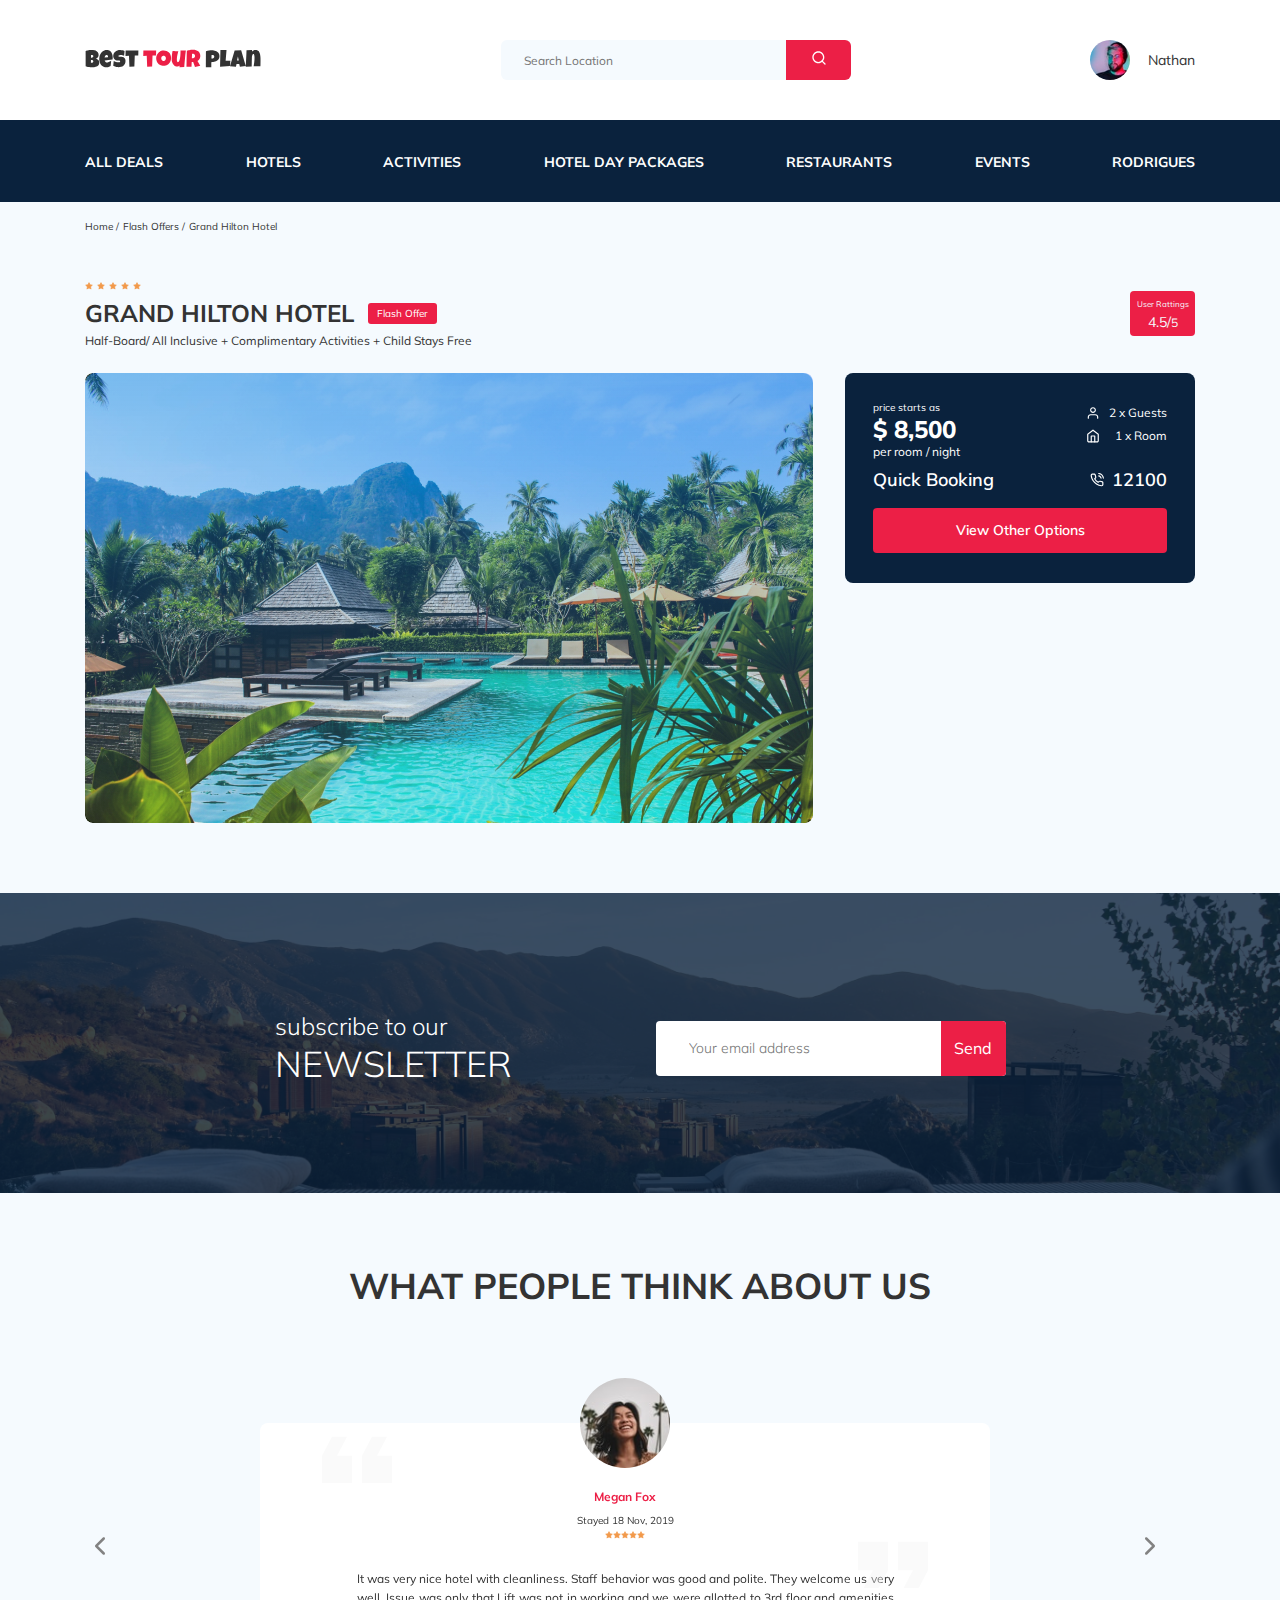
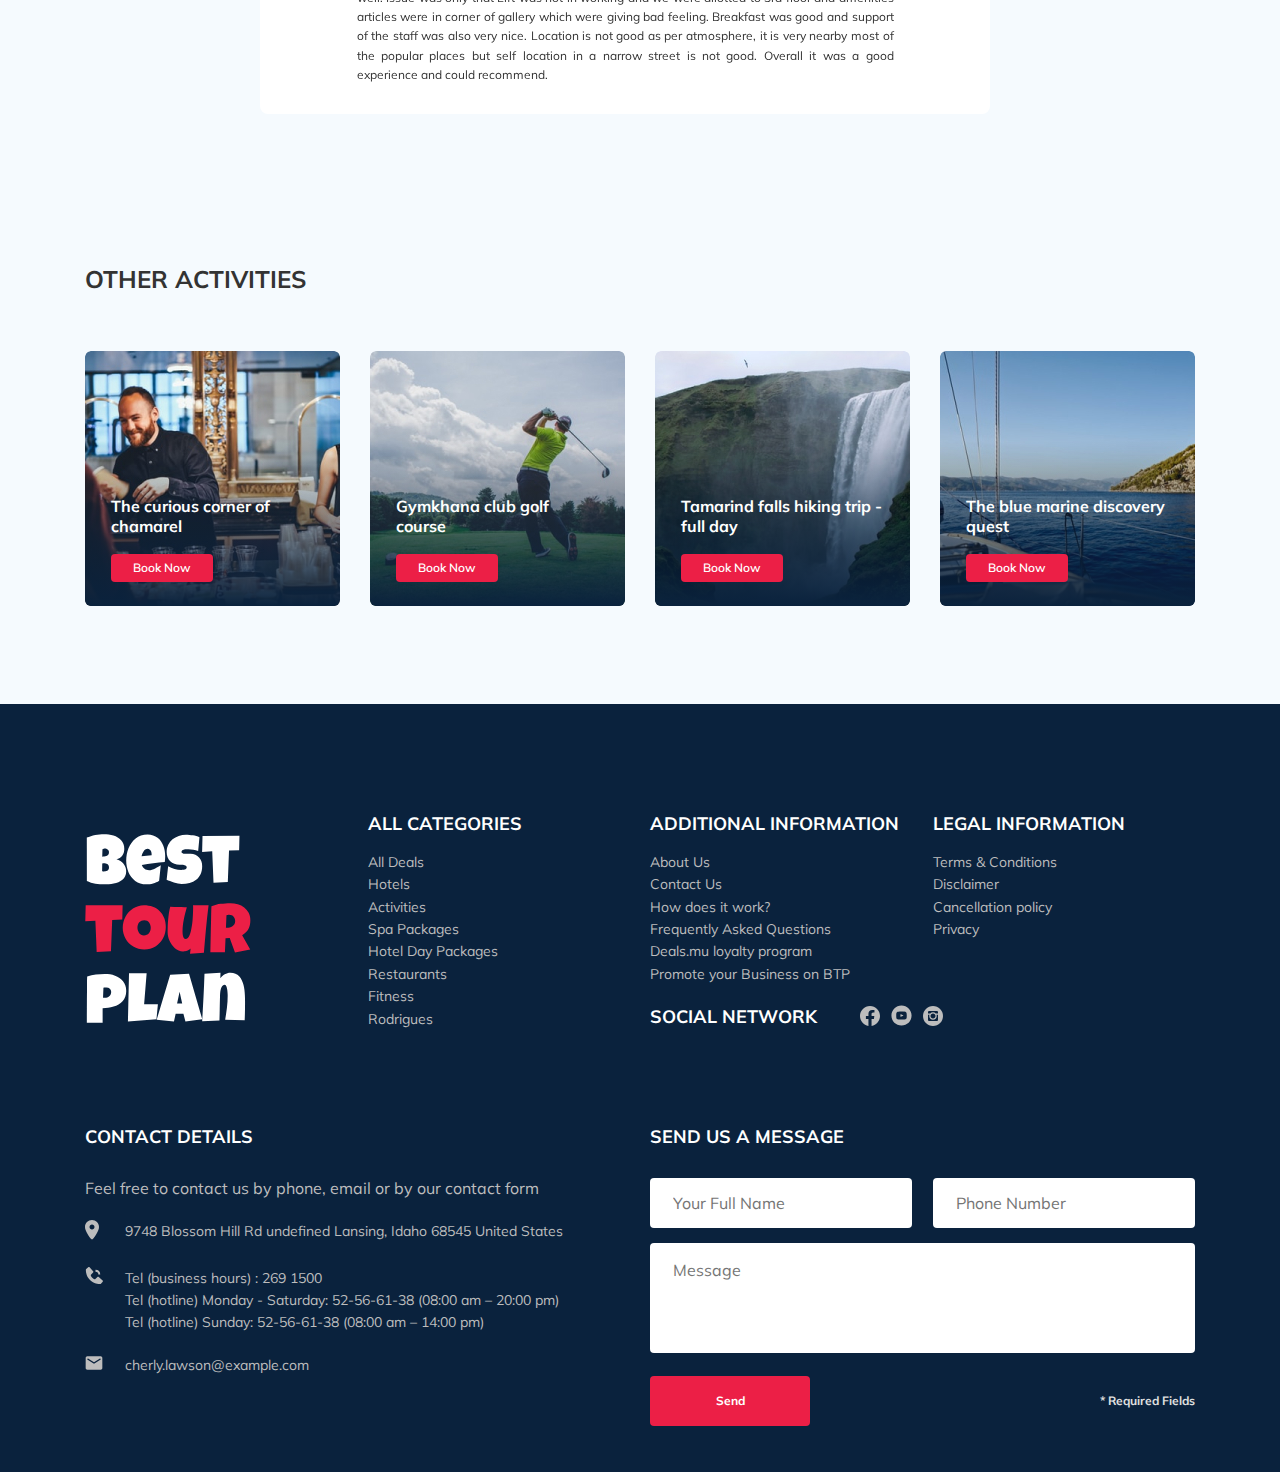
==== commit 2e5ef9f8: "footer added" ====
--- a/index.html
+++ b/index.html
@@ -271,6 +271,144 @@
     </div>
   </section>
 
+  <footer class="footer">
+    <div class="container">
+      <div class="footer-wrapper">
+        <img src="img/vertical-logo.svg" alt="Logo: Best Tour Plan" class="logo footer__logo">
+        <div class="footer__list footer__categories">
+          <h3 class="footer__title">ALL CATEGORIES</h3>
+          <ul class="footer__ul">
+            <li class="footer__item">
+              <a href="#" class="footer__link">All Deals</a>
+            </li>
+            <li class="footer__item">
+              <a href="#" class="footer__link">Hotels</a>
+            </li>
+            <li class="footer__item">
+              <a href="#" class="footer__link">Activities</a>
+            </li>
+            <li class="footer__item">
+              <a href="#" class="footer__link">Spa Packages</a>
+            </li>
+            <li class="footer__item">
+              <a href="#" class="footer__link">Hotel Day Packages</a>
+            </li>
+            <li class="footer__item">
+              <a href="#" class="footer__link">Restaurants</a>
+            </li>
+            <li class="footer__item">
+              <a href="#" class="footer__link">Fitness</a>
+            </li>
+            <li class="footer__item">
+              <a href="#" class="footer__link">Rodrigues</a>
+            </li>
+          </ul>
+        </div>
+
+        <div class="footer__list">
+          <h3 class="footer__title footer__additional">ADDITIONAL INFORMATION</h3>
+
+          <ul class="footer__ul">
+            <li class="footer__item">
+              <a href="#" class="footer__link">About Us</a>
+            </li>
+            <li class="footer__item">
+              <a href="#" class="footer__link">Contact Us</a>
+            </li>
+            <li class="footer__item">
+              <a href="#" class="footer__link">How does it work?</a>
+            </li>
+            <li class="footer__item">
+              <a href="#" class="footer__link">Frequently Asked Questions</a>
+            </li>
+            <li class="footer__item">
+              <a href="#" class="footer__link">Deals.mu loyalty program</a>
+            </li>
+            <li class="footer__item">
+              <a href="#" class="footer__link">Promote your Business on BTP</a>
+            </li>
+          </ul>
+        </div>
+
+        <div class="footer__social-network">
+          <h3 class="footer__title footer__title--inline">Social Network</h3>
+
+          <div class="footer__social-links">
+            <a href="#" class="footer__link">
+              <img src="img/fb.svg" alt="Icon: Facebook"></a>
+
+              <a href="#" class="footer__link">
+              <img src="img/yt.svg" alt="Icon:Youtube"></a>
+
+              <a href="#" class="footer__link">
+              <img src="img/inst.svg" alt="Icon:Instagram"></a>
+
+          </div>
+        </div>
+
+        <div class="footer__list">
+          <h3 class="footer__title footer__legal">LEGAL INFORMATION</h3>
+          <ul class="footer__ul">
+            <li class="footer__item">
+              <a href="#" class="footer__link">Terms & Conditions</a>
+            </li>
+            <li class="footer__item">
+              <a href="#" class="footer__link">Disclaimer</a>
+            </li>
+            <li class="footer__item">
+              <a href="#" class="footer__link">Cancellation policy</a>
+            </li>
+            <li class="footer__item">
+              <a href="#" class="footer__link">Privacy</a>
+            </li>
+          </ul>
+        </div>
+
+        <div class="footer__contact-details">
+          <h3 class="footer__title footer__title--mb-3">Contact Details</h3>
+          <p class="footer__text">
+            Feel free to contact us by phone, email or by our contact form
+          </p>
+          <ul class="footer__ul">
+            <li class="footer__item footer__item--mb-2">
+              <div class="footer__icon-wrapper">
+                <img class="footer__icon" src="img/map-marker.svg" alt="Icon: map">
+              </div>
+              9748 Blossom Hill Rd undefined Lansing, Idaho 68545 United States
+            </li>
+            <li class="footer__item footer__item--mb-2">
+              <div class="footer__icon-wrapper">
+                <img class="footer__icon" src="img/phonecall.svg" alt="Icon: Phone">
+              </div>
+              Tel (business hours) : 269 1500 <br>
+              Tel (hotline) Monday - Saturday: 52-56-61-38 (08:00 am – 20:00 pm) <br>
+              Tel (hotline) Sunday: 52-56-61-38 (08:00 am – 14:00 pm)
+            </li>
+            <li class="footer__item footer__item--mb-2">
+              <div class="footer__icon-wrapper">
+                <img class="footer__icon" src="/img/email.svg" alt="Icon: Email">
+              </div>
+              cherly.lawson@example.com
+            </li>
+          </ul>
+        </div>
+        
+        <div class="footer__contact-form">
+          <h3 class="footer__title footer__title--mb-3">Send us a message</h3>
+          <form action="#" class="footer__form">
+            <input type="text" class="input footer__input" placeholder="Your Full Name">
+            <input type="text" class="input footer__input" placeholder="Phone Number">
+            <textarea class="footer__message" cols="30" rows="4" placeholder="Message"></textarea>
+            <button class="button footer__button" type="submit">Send</button>
+            <span class="footer__info">* Required Fields</span>
+          </form>
+        </div>
+        
+        </div>
+
+      </div>
+  </footer>
+
   <script src="https://code.jquery.com/jquery-2.2.4.min.js"></script>
   <script src="js/swiper-bundle.min.js"></script>
   <script src="js/main.js"></script>
--- a/css/style.css
+++ b/css/style.css
@@ -1103,6 +1103,188 @@
   cursor: pointer;
 }
 
+.footer {
+  background-color: #0A223D;
+  color: #fff;
+  padding-top: 108px;
+  padding-bottom: 46px;
+}
+
+.footer-wrapper {
+  display: -ms-grid;
+  display: grid;
+  -ms-grid-columns: (minmax(min-content, 1fr))[4];
+      grid-template-columns: repeat(4, minmax(-webkit-min-content, 1fr));
+      grid-template-columns: repeat(4, minmax(min-content, 1fr));
+  grid-gap: 20px;
+  grid-auto-rows: minmax(40px, -webkit-min-content);
+  grid-auto-rows: minmax(40px, min-content);
+  -webkit-box-align: start;
+      -ms-flex-align: start;
+          align-items: start;
+}
+
+.footer__logo {
+  width: 166px;
+  -ms-grid-row: 1;
+  -ms-grid-row-span: 2;
+  grid-row: 1 / 3;
+  -ms-flex-item-align: stretch;
+      -ms-grid-row-align: stretch;
+      align-self: stretch;
+}
+
+.footer__categories {
+  -ms-grid-row: 1;
+  -ms-grid-row-span: 3;
+  grid-row: 1 / 4;
+}
+
+.footer__social-links {
+  display: -webkit-box;
+  display: -ms-flexbox;
+  display: flex;
+  -webkit-box-align: center;
+      -ms-flex-align: center;
+          align-items: center;
+  min-width: 83px;
+  -webkit-box-pack: justify;
+      -ms-flex-pack: justify;
+          justify-content: space-between;
+}
+
+.footer__social-network {
+  display: -webkit-box;
+  display: -ms-flexbox;
+  display: flex;
+  -webkit-box-align: start;
+      -ms-flex-align: start;
+          align-items: start;
+  -ms-grid-row: 2;
+  -ms-grid-row-span: 2;
+  grid-row: 2 / 4;
+  grid-column: span 2;
+}
+
+.footer__contact-details {
+  grid-column: span 2;
+}
+
+.footer__contact-form {
+  grid-column: span 2;
+}
+
+.footer__form {
+  display: -webkit-box;
+  display: -ms-flexbox;
+  display: flex;
+  -webkit-box-align: center;
+      -ms-flex-align: center;
+          align-items: center;
+  -webkit-box-pack: justify;
+      -ms-flex-pack: justify;
+          justify-content: space-between;
+  -ms-flex-wrap: wrap;
+      flex-wrap: wrap;
+}
+
+.footer__ul {
+  padding: 0;
+  margin: 0;
+  list-style: none;
+}
+
+.footer__title {
+  font-style: normal;
+  font-weight: bold;
+  font-size: 18px;
+  line-height: 23px;
+  margin: 0 0 16px 0;
+  text-transform: uppercase;
+}
+
+.footer__title--inline {
+  margin: 0 43px 0 0;
+}
+
+.footer__title--mb-3 {
+  margin-bottom: 30px;
+}
+
+.footer__item {
+  display: -webkit-box;
+  display: -ms-flexbox;
+  display: flex;
+  -webkit-box-align: start;
+      -ms-flex-align: start;
+          align-items: flex-start;
+  font-style: normal;
+  font-weight: normal;
+  font-size: 14px;
+  line-height: 160%;
+  color: #BDBDBD;
+}
+
+.footer__item--mb-2 {
+  margin-bottom: 20px;
+}
+
+.footer__icon-wrapper {
+  min-width: 40px;
+}
+
+.footer__text {
+  color: #BDBDBD;
+  margin-bottom: 22px;
+}
+
+.footer__link {
+  text-decoration: none;
+  color: inherit;
+}
+
+.footer__input {
+  background-color: #fff;
+  border-radius: 4px;
+  border: none;
+  padding: 0 23px;
+  height: 50px;
+  margin-bottom: 15px;
+  -ms-flex-preferred-size: 48%;
+      flex-basis: 48%;
+}
+
+.footer__message {
+  background-color: #fff;
+  border-radius: 4px;
+  padding: 18px 23px;
+  border: none;
+  -ms-flex-preferred-size: 100%;
+      flex-basis: 100%;
+  margin-bottom: 23px;
+  resize: none;
+}
+
+.footer__button {
+  min-width: 160px;
+  min-height: 50px;
+  padding: 18px;
+  font-style: normal;
+  font-weight: bold;
+  font-size: 12px;
+  color: #fff;
+  background-color: #EC1F46;
+  border: none;
+  border-radius: 4px;
+}
+
+.footer__info {
+  font-style: normal;
+  font-weight: bold;
+  font-size: 12px;
+  color: #E0E0E0;
+}
+
 @media (max-width: 1920px) {
   .menu-button {
     display: none;
@@ -1188,7 +1370,6 @@
     margin-bottom: 20px;
   }
   .activities .card {
-    width: 49%;
     height: 230px;
   }
 }
@@ -1362,5 +1543,11 @@
   .card {
     width: 100%;
   }
+  .activities-wrapper {
+    -webkit-box-orient: vertical;
+    -webkit-box-direction: normal;
+        -ms-flex-direction: column;
+            flex-direction: column;
+  }
 }
 /*# sourceMappingURL=style.css.map */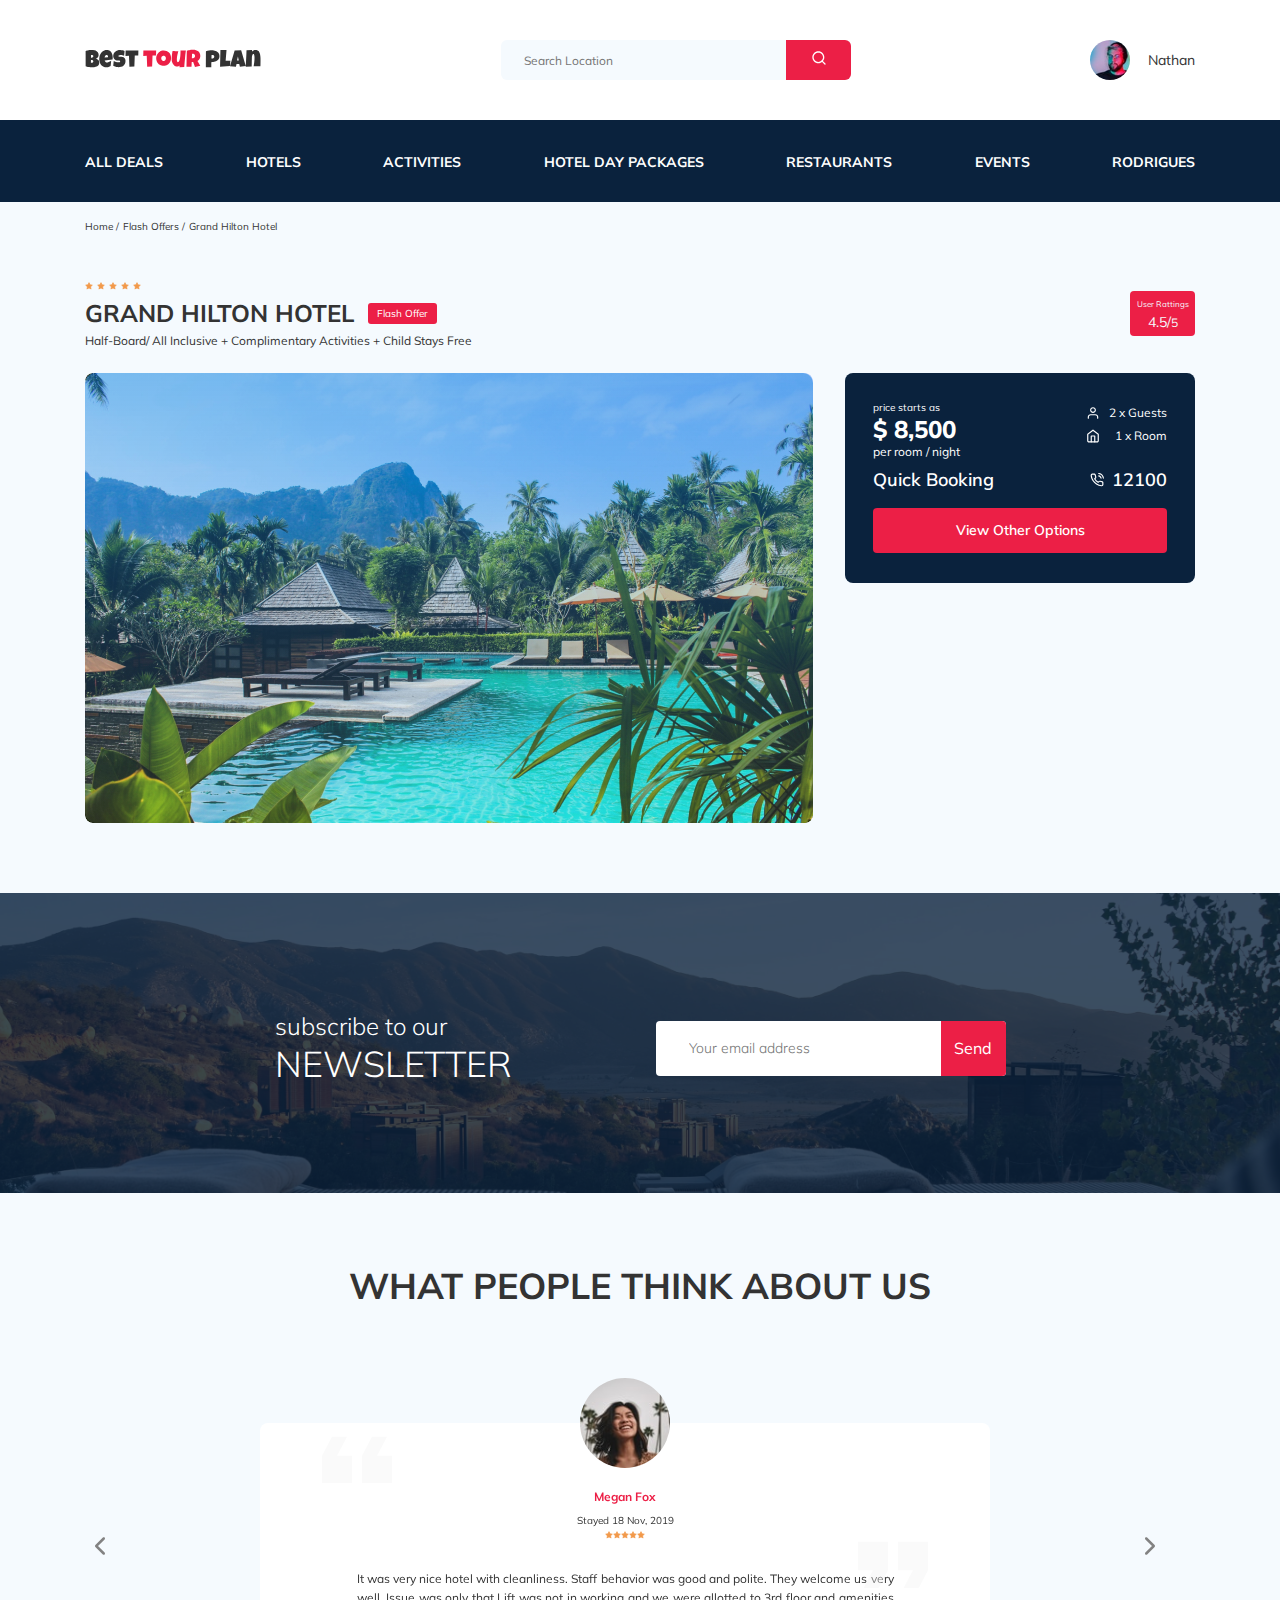
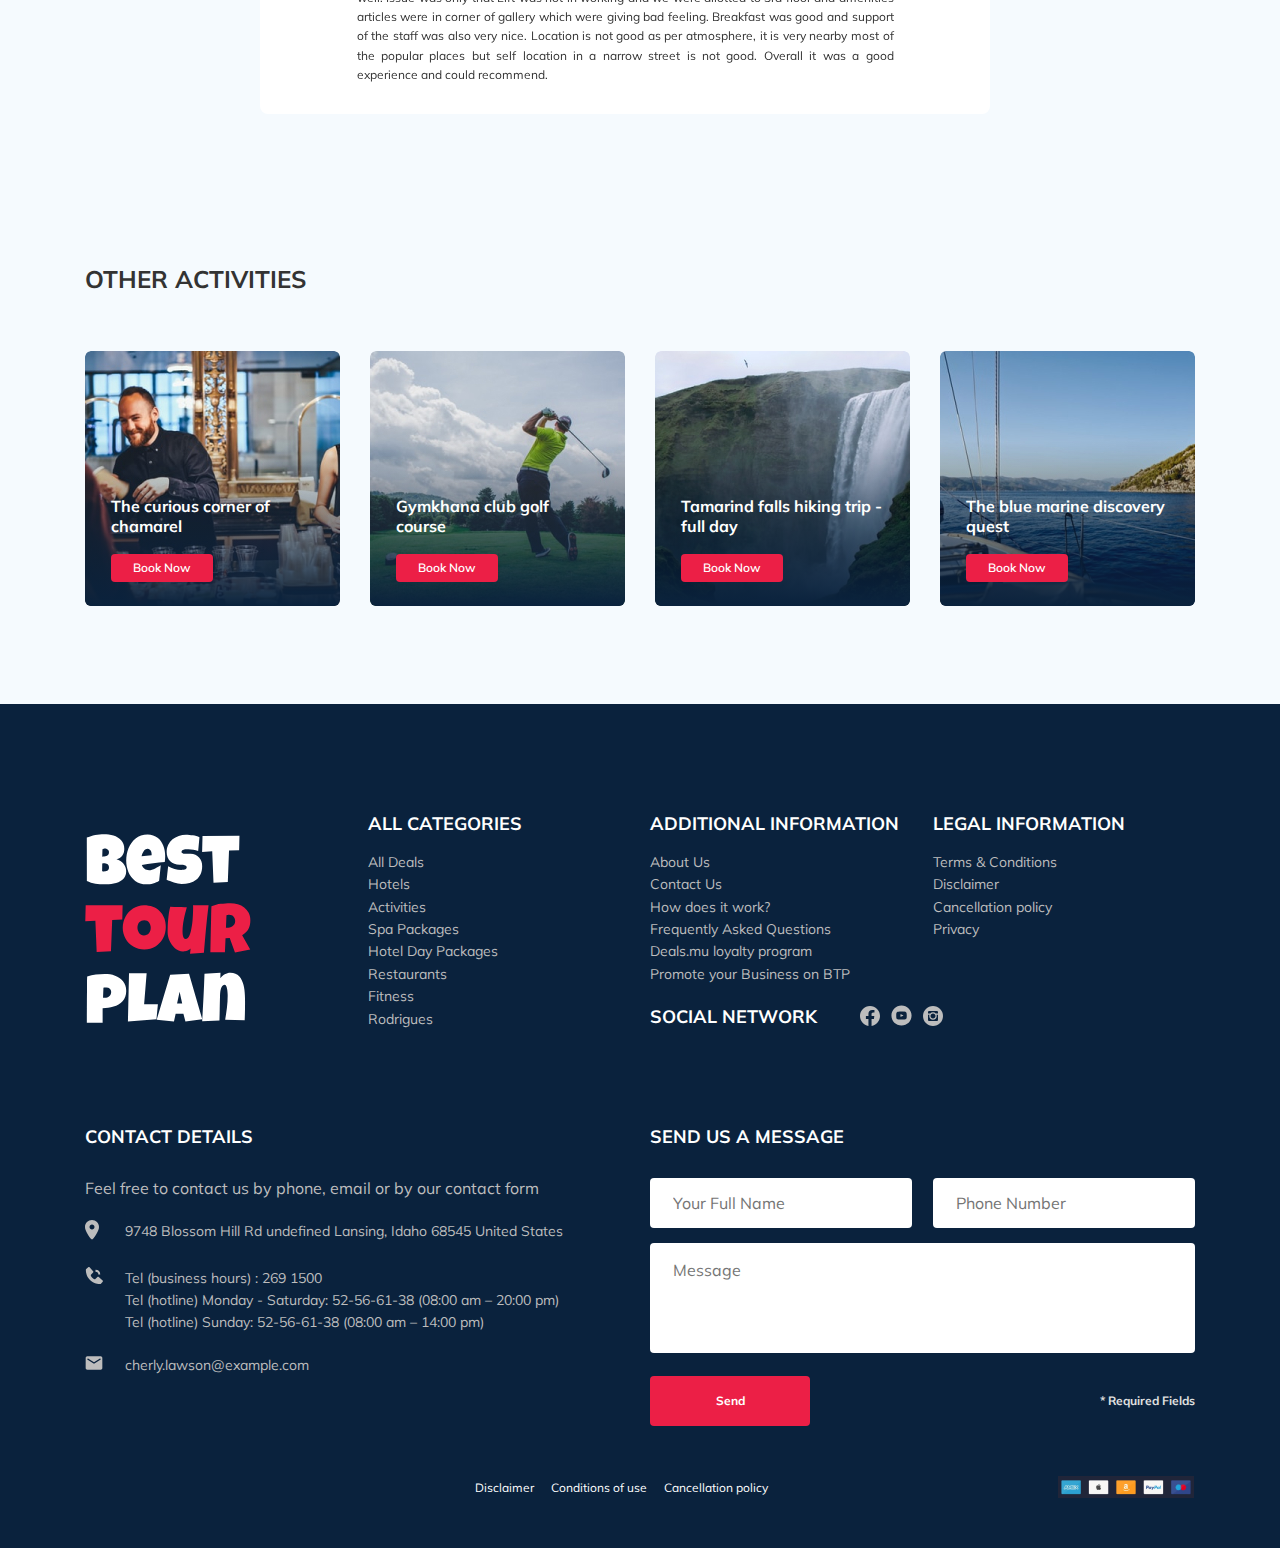
==== commit f308b923: "added footer bottom part" ====
--- a/index.html
+++ b/index.html
@@ -305,8 +305,8 @@
           </ul>
         </div>
 
-        <div class="footer__list">
-          <h3 class="footer__title footer__additional">ADDITIONAL INFORMATION</h3>
+        <div class="footer__list footer__additional">
+          <h3 class="footer__title">ADDITIONAL INFORMATION</h3>
 
           <ul class="footer__ul">
             <li class="footer__item">
@@ -346,8 +346,8 @@
           </div>
         </div>
 
-        <div class="footer__list">
-          <h3 class="footer__title footer__legal">LEGAL INFORMATION</h3>
+        <div class="footer__list footer__legal">
+          <h3 class="footer__title">LEGAL INFORMATION</h3>
           <ul class="footer__ul">
             <li class="footer__item">
               <a href="#" class="footer__link">Terms & Conditions</a>
@@ -403,10 +403,19 @@
             <span class="footer__info">* Required Fields</span>
           </form>
         </div>
-        
-        </div>
-
-      </div>
+      </div>
+
+      <div class="footer__bottom">
+        <div class="footer__bottom-text">
+          <a href="#">Disclaimer</a>
+          <a href="#">Conditions of use</a>
+          <a href="#">Cancellation policy</a>
+        </div>
+        <div class="footer__bottom-image">
+          <img src="/img/cards.png" alt="Picture:Cards">
+        </div>
+      </div>
+
   </footer>
 
   <script src="https://code.jquery.com/jquery-2.2.4.min.js"></script>
--- a/css/style.css
+++ b/css/style.css
@@ -1157,9 +1157,8 @@
   display: -webkit-box;
   display: -ms-flexbox;
   display: flex;
-  -webkit-box-align: start;
-      -ms-flex-align: start;
-          align-items: start;
+  -ms-flex-line-pack: start;
+      align-content: start;
   -ms-grid-row: 2;
   -ms-grid-row-span: 2;
   grid-row: 2 / 4;
@@ -1276,6 +1275,7 @@
   background-color: #EC1F46;
   border: none;
   border-radius: 4px;
+  cursor: pointer;
 }
 
 .footer__info {
@@ -1285,6 +1285,26 @@
   color: #E0E0E0;
 }
 
+.footer__bottom {
+  display: -webkit-box;
+  display: -ms-flexbox;
+  display: flex;
+  margin-top: 50px;
+  margin-left: 390px;
+}
+
+.footer__bottom-text a {
+  font-size: 12px;
+  text-decoration: none;
+  color: #fff;
+  max-width: 283px;
+  margin-right: 13px;
+}
+
+.footer__bottom-image {
+  margin-left: 277px;
+}
+
 @media (max-width: 1920px) {
   .menu-button {
     display: none;
@@ -1292,6 +1312,9 @@
 }
 
 @media (max-width: 1200px) {
+  .footer__bottom-image {
+    margin-left: 128px;
+  }
   .container {
     max-width: 960px;
   }
@@ -1311,6 +1334,10 @@
     width: 230px;
     height: 230px;
   }
+  .footer__input {
+    -ms-flex-preferred-size: 100%;
+        flex-basis: 100%;
+  }
 }
 
 @media (max-width: 992px) {
@@ -1372,9 +1399,61 @@
   .activities .card {
     height: 230px;
   }
+  .footer-wrapper {
+    -ms-grid-columns: (1fr)[6];
+        grid-template-columns: repeat(6, 1fr);
+    grid-row-gap: 40px;
+  }
+  .footer__additional {
+    grid-column: span 2;
+  }
+  .footer__logo {
+    -ms-grid-row: 1;
+    -ms-grid-row-span: 1;
+    grid-row: 1 / 2;
+    grid-column: span 2;
+  }
+  .footer__social-network {
+    -ms-grid-row: 1;
+    -ms-grid-row-span: 1;
+    grid-row: 1 / 2;
+    grid-column: span 4;
+    -ms-flex-item-align: center;
+        -ms-grid-row-align: center;
+        align-self: center;
+  }
+  .footer__categories {
+    -ms-grid-row: 2;
+    -ms-grid-row-span: 1;
+    grid-row: 2 / 3;
+    grid-column: span 2;
+  }
+  .footer__legal {
+    grid-column: span 2;
+  }
+  .footer__contact-details {
+    -ms-grid-row: 3;
+    grid-row: 3;
+    grid-column: span 5;
+  }
+  .footer__contact-form {
+    grid-column: span 5;
+    -ms-grid-row: 4;
+    grid-row: 4;
+  }
+  .footer__bottom {
+    margin: 0;
+    margin-top: 25px;
+  }
+  .footer__bottom-image {
+    margin-left: 140px;
+  }
 }
 
 @media (max-width: 768px) {
+  .footer__bottom-image {
+    margin-left: 132px;
+  }
   .hotel-name {
     -ms-flex-preferred-size: 100%;
         flex-basis: 100%;
@@ -1549,5 +1628,78 @@
         -ms-flex-direction: column;
             flex-direction: column;
   }
+  .footer__button {
+    margin-top: 20px;
+  }
+  .footer-wrapper {
+    -ms-grid-columns: 1fr;
+        grid-template-columns: 1fr;
+  }
+  .footer__logo {
+    -ms-grid-row: 1;
+    grid-row: 1;
+    -ms-grid-column: 1;
+    grid-column: 1;
+  }
+  .footer__social-network {
+    -ms-grid-row: 2;
+    grid-row: 2;
+    -ms-grid-column: 1;
+    grid-column: 1;
+  }
+  .footer__additional {
+    -ms-grid-row: 3;
+    grid-row: 3;
+    -ms-grid-column: 1;
+    grid-column: 1;
+  }
+  .footer__categories {
+    -ms-grid-row: 4;
+    grid-row: 4;
+    -ms-grid-column: 1;
+    grid-column: 1;
+  }
+  .footer__legal {
+    -ms-grid-row: 5;
+    grid-row: 5;
+    -ms-grid-column: 1;
+    grid-column: 1;
+  }
+  .footer__contact-details {
+    -ms-grid-row: 6;
+    grid-row: 6;
+    -ms-grid-column: 1;
+    grid-column: 1;
+  }
+  .footer__contact-form {
+    -ms-grid-row: 7;
+    grid-row: 7;
+    -ms-grid-column: 1;
+    grid-column: 1;
+    display: -webkit-box;
+    display: -ms-flexbox;
+    display: flex;
+    -webkit-box-orient: vertical;
+    -webkit-box-direction: normal;
+        -ms-flex-direction: column;
+            flex-direction: column;
+  }
+  .footer__info {
+    position: absolute;
+    padding-top: 210px;
+  }
+  .footer__bottom {
+    display: -webkit-box;
+    display: -ms-flexbox;
+    display: flex;
+    -webkit-box-orient: vertical;
+    -webkit-box-direction: normal;
+        -ms-flex-direction: column;
+            flex-direction: column;
+  }
+  .footer__bottom .footer__bottom-image {
+    margin-left: 0;
+    margin-top: 10px;
+  }
 }
 /*# sourceMappingURL=style.css.map */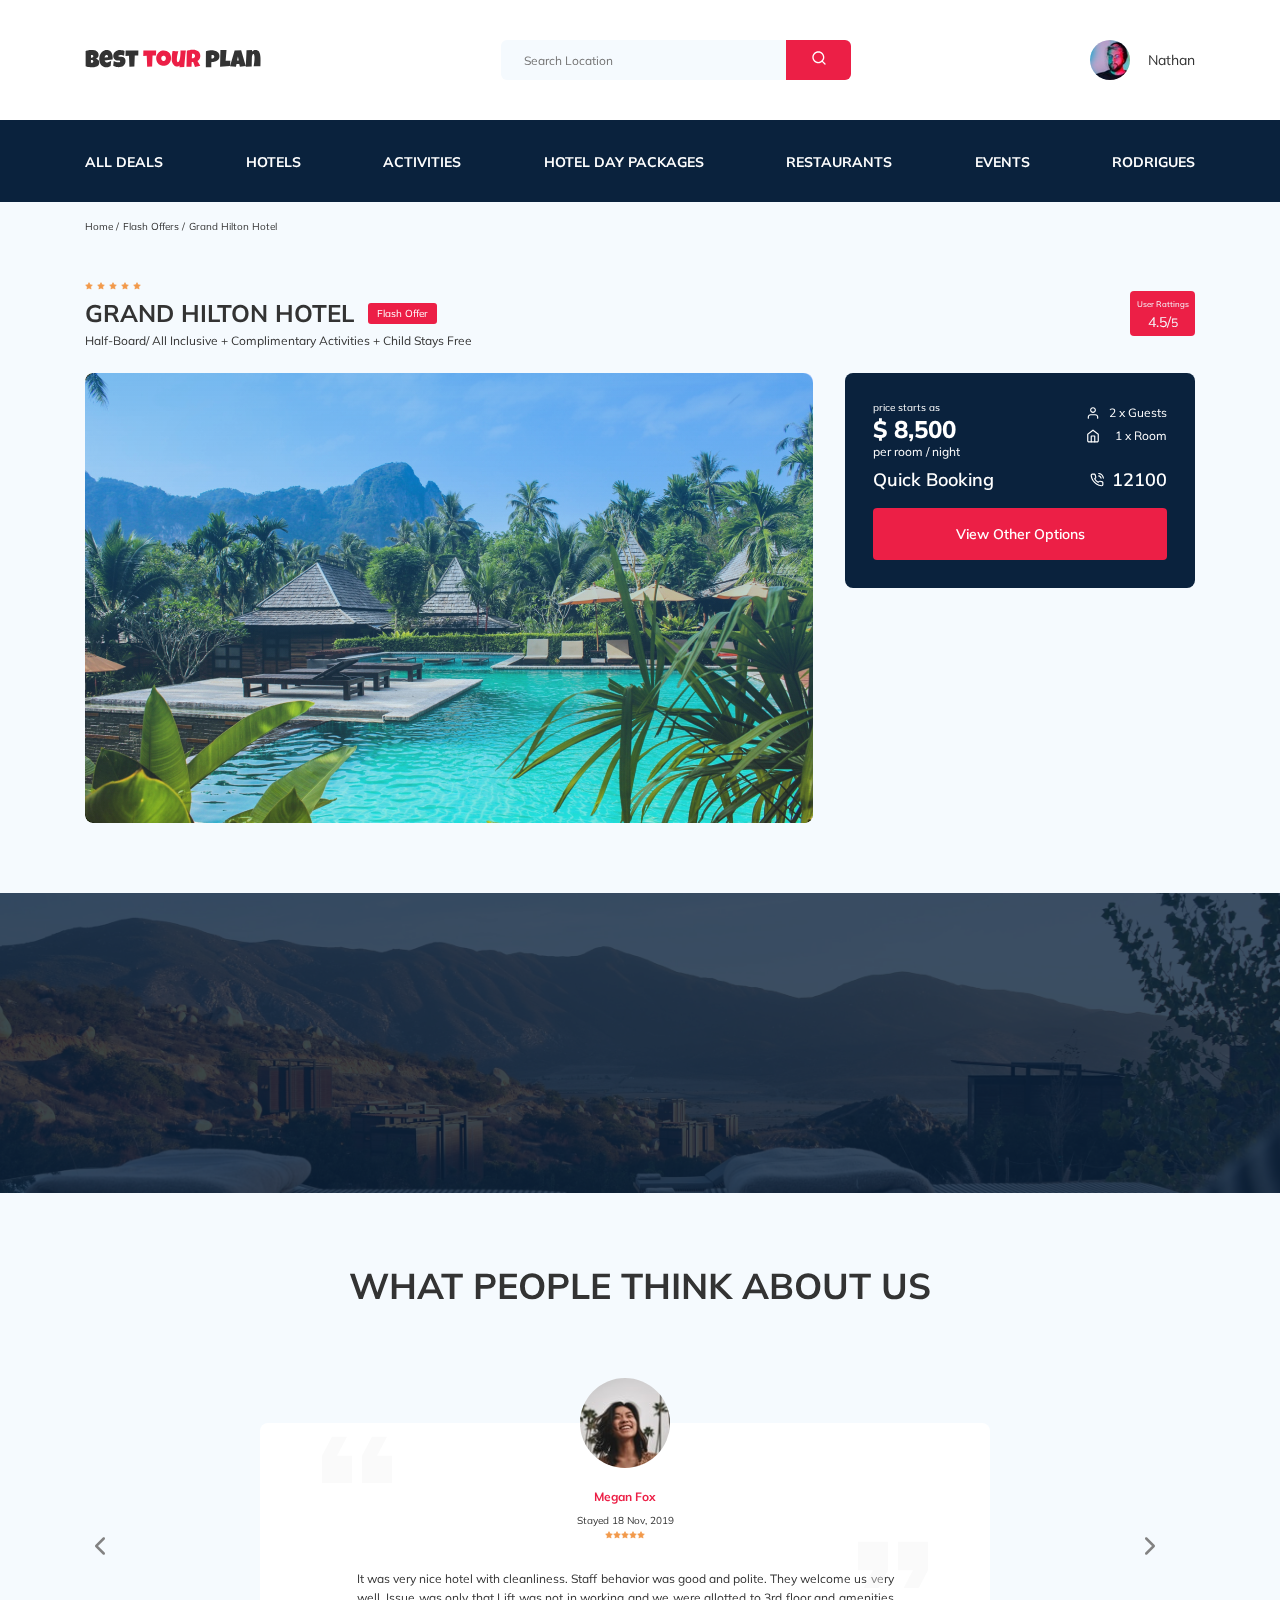
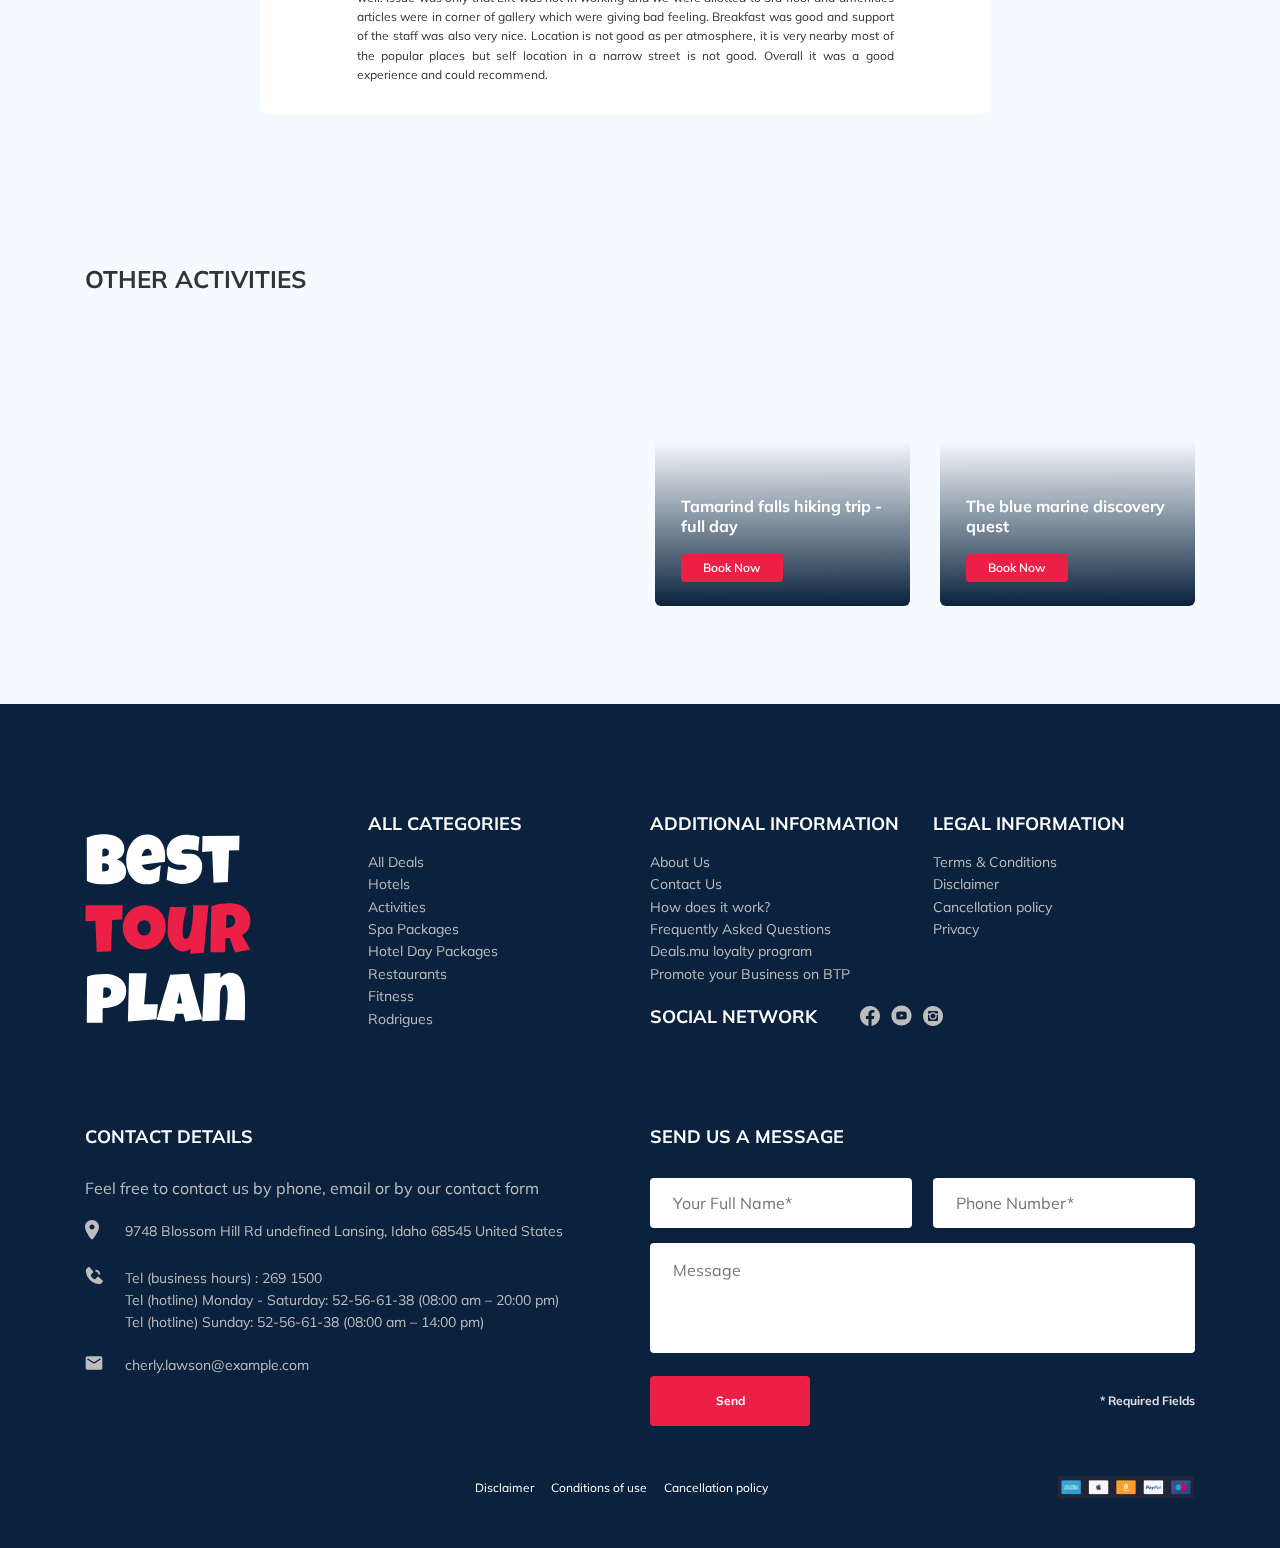
==== commit 3f9301ff: "added animation, modal window" ====
--- a/index.html
+++ b/index.html
@@ -11,26 +11,27 @@
   <link href="https://fonts.googleapis.com/css2?family=Mulish:wght@400;700&family=Nunito:wght@400;700;800&display=swap"
     rel="stylesheet">
     <link rel="stylesheet" href="css/swiper-bundle.min.css">
+    <link rel="stylesheet" href="css/aos.css">
     <link rel="stylesheet" href="css/style.css">
 </head>
 
 <body>
 
-  <header class="navbar">
+  <header class="navbar navbar--mobile_fixed">
     <div class="container">
       <div class="navbar-top">
-        <a href="#" class="logo">
+        <a href="#" class="logo" data-aos="fade-right" data-aos-delay="100" >
           <img src="img/horizontal-logo.svg" alt="Logo: Best tour plan" class="logo__image">
         </a>
 
-        <form action="#" class="search navbar_search">
+        <form data-aos="fade-right" data-aos-delay="200" action="#" class="search navbar_search navbar_search--mobile-hidden">
           <input type="text" class="search__input" placeholder="Search Location">
           <button class="search__button">
             <img src="img/search.svg" alt="Icon: search">
           </button>
         </form>
 
-        <a href="#" class="user navbar_user">
+        <a href="#" class="user navbar_user navbar_user--mobile-hidden" data-aos="fade-right" data-aos-delay="300">
           <img src="img/avatar.jpg" alt="avatar: Nathan" class="user__avatar">
           <span class="user__name">Nathan</span>
         </a>
@@ -47,6 +48,23 @@
     <div class="navbar-bottom">
       <div class="container">
         <ul class="navbar-menu">
+
+          <li class="navbar-menu__item navbar-menu__item--mobile_visible">
+            <a href="#" class="user navbar_user navbar_user--mobile-visible">
+              <img src="img/avatar.jpg" alt="avatar: Nathan" class="user__avatar">
+              <span class="user__name user__name--light">Nathan</span>
+            </a>
+          </li>
+
+          <li class="navbar-menu__item navbar-menu__item--mobile_visible">
+            <form action="#" class="search navbar_search navbar_search--mobile-visible">
+              <input type="text" class="search__input" placeholder="Search Location">
+              <button class="search__button">
+                <img src="img/search.svg" alt="Icon: search">
+              </button>
+            </form>
+          </li>
+
           <li class="navbar-menu__item">
             <a href="#" class="navbar-menu__link">All deals</a>
           </li>
@@ -108,7 +126,7 @@
             Half-Board/ All Inclusive + Complimentary Activities + Child Stays Free
           </p>
         </div>
-        <div class="rating hotel-info__rating">
+        <div data-toggle="modal" data-href="#rating-modal" class="rating hotel-info__rating">
           <span class="rating__text">User Rattings</span>
           <span class="rating__counter">4.5/<span class="number">5</span></span>
         </div>
@@ -164,7 +182,7 @@
                 <span class="booking__num">12100</span>
               </a>
             </div>
-            <button class="button booking__button">View Other Options</button>
+            <button data-toggle="modal" data-href="#booking-modal" class="button booking__button">View Other Options</button>
           </div>
           
           <div class="map">
@@ -179,13 +197,13 @@
   </section>
 
   <section class="newsletter">
-    <div class="newsletter-wrapper">
+    <div class="newsletter-wrapper" data-aos="fade-right">
       <h2 class="newsletter-title newsletter__title">
         subscribe to our
         <span class="newsletter-title__strong">Newsletter</span>
       </h2>
-      <form action="#" class="subscribe newsletter_subscribe">
-        <input type="text" class="subscribe__input" placeholder="Your email address">
+      <form action="send.php" method="POST" class="subscribe newsletter_subscribe">
+        <input type="text" class="subscribe__input" placeholder="Your email address" name="email">
         <button class="subscribe__button">Send</button>
       </form>
     </div>
@@ -235,7 +253,7 @@
       <h2 class="activities__title">Other Activities</h2>
       <div class="activities-wrapper">
 
-        <div class="card activities__card">
+        <div class="card activities__card" data-aos="fade-up" data-aos-delay="100">
           <img src="img/activity-1.jpg" alt="The curious corner 
            of chamarel" class="card__image">
           <h3 class="card__title">The curious corner
@@ -243,7 +261,7 @@
           <button class="card__button">Book Now</button>
         </div>
 
-        <div class="card activities__card">
+        <div class="card activities__card" data-aos="fade-up" data-aos-delay="300">
           <img src="img/activity-2.jpg" alt="Gymkhana club golf
            course" class="card__image">
           <h3 class="card__title">Gymkhana club golf
@@ -253,7 +271,7 @@
 
         <div class="card activities__card">
           <img src="img/activity-3.jpg" alt="Tamarind falls hiking
-           trip - full day" class="card__image">
+           trip - full day" class="card__image" data-aos="fade-up" data-aos-delay="500">
           <h3 class="card__title">Tamarind falls hiking
           trip - full day</h3>
           <button class="card__button">Book Now</button>
@@ -261,7 +279,7 @@
 
         <div class="card activities__card">
           <img src="img/activity-4.jpg" alt="The blue marine discovery
-           quest" class="card__image">
+           quest" class="card__image" data-aos="fade-up" data-aos-delay="700">
           <h3 class="card__title">The blue marine discovery
           quest</h3>
           <button class="card__button">Book Now</button>
@@ -380,13 +398,15 @@
               <div class="footer__icon-wrapper">
                 <img class="footer__icon" src="img/phonecall.svg" alt="Icon: Phone">
               </div>
-              Tel (business hours) : 269 1500 <br>
-              Tel (hotline) Monday - Saturday: 52-56-61-38 (08:00 am – 20:00 pm) <br>
-              Tel (hotline) Sunday: 52-56-61-38 (08:00 am – 14:00 pm)
+              <div class="footer-info__text">
+                Tel (business hours) : 269 1500 <br>
+                Tel (hotline) Monday - Saturday: 52-56-61-38 (08:00 am – 20:00 pm) <br>
+                Tel (hotline) Sunday: 52-56-61-38 (08:00 am – 14:00 pm)
+              </div>
             </li>
             <li class="footer__item footer__item--mb-2">
               <div class="footer__icon-wrapper">
-                <img class="footer__icon" src="/img/email.svg" alt="Icon: Email">
+                <img class="footer__icon" src="img/email.svg" alt="Icon: Email">
               </div>
               cherly.lawson@example.com
             </li>
@@ -395,10 +415,14 @@
         
         <div class="footer__contact-form">
           <h3 class="footer__title footer__title--mb-3">Send us a message</h3>
-          <form action="#" class="footer__form">
-            <input type="text" class="input footer__input" placeholder="Your Full Name">
-            <input type="text" class="input footer__input" placeholder="Phone Number">
-            <textarea class="footer__message" cols="30" rows="4" placeholder="Message"></textarea>
+          <form action="send.php" method="POST" class="footer__form form">
+            <div class="footer__input-group">
+              <input type="text" class="input footer__input" placeholder="Your Full Name*" name="name" required>
+            </div>
+            <div class="footer__input-group">
+              <input type="text" class="input footer__input" placeholder="Phone Number*" name="phone" required>
+            </div>
+            <textarea class="message footer__message" cols="30" rows="4" placeholder="Message" name="message"></textarea>
             <button class="button footer__button" type="submit">Send</button>
             <span class="footer__info">* Required Fields</span>
           </form>
@@ -412,14 +436,52 @@
           <a href="#">Cancellation policy</a>
         </div>
         <div class="footer__bottom-image">
-          <img src="/img/cards.png" alt="Picture:Cards">
-        </div>
-      </div>
+          <img src="img/cards.png" alt="Picture:Cards">
+        </div>
+      </div>
+    </div>
 
   </footer>
 
-  <script src="https://code.jquery.com/jquery-2.2.4.min.js"></script>
+  <div class="modal" id="booking-modal">
+    <div class="modal__overlay"></div>
+    <div class="modal__dialog">
+      <a href="#" class="modal__close">
+        <img src="img/close.svg" alt="icon: close"/>
+      </a>
+      <h3 class="modal__title modal__title--mb-3">Booking</h3>
+      <form action="send.php" method="POST" class="modal__form form">
+        <input type="text" class="input modal__input" placeholder="Your Full Name*" name="name" required>
+        <input type="text" class="input modal__input" placeholder="Phone Number*" name="phone" required>
+        <input type="text" class="input modal__input" placeholder="Your Email*" name="email" required>
+        <textarea class="message modal__message" cols="30" rows="4" placeholder="Message" name="message"></textarea>
+        <button class="button modal__button" type="submit">Send</button>
+        <span class="modal__info">* Required Fields</span>
+      </form>
+    </div>
+  </div>
+
+  <div class="modal" id="rating-modal">
+    <div class="modal__overlay"></div>
+    <div class="modal__dialog">
+      <a href="#" class="modal__close">
+        <img src="img/close.svg" alt="icon: close">
+      </a>
+      <h3 class="modal__title modal__title--mb-3">Send us a feedback</h3>
+      <form action="send.php" method="POST" class="modal__form form">
+        <input type="text" class="input modal__input" placeholder="Your Full Name" name="name" required>
+        <input type="text" class="input modal__input" placeholder="Phone Number" name="phone" required>
+        <textarea class="message modal__message" cols="30" rows="4" placeholder="Message" name="message"></textarea>
+        <button class="button modal__button" type="submit">Send</button>
+        <span class="modal__info">* Required Fields</span>
+      </form>
+    </div>
+  </div>
+
+  <script src="js/jquery-3.6.0.min.js"></script>
   <script src="js/swiper-bundle.min.js"></script>
+  <script src="js/jquery.validate.min.js"></script>
+  <script src="js/aos.js"></script>
   <script src="js/main.js"></script>
 
 </body>
--- a/css/style.css
+++ b/css/style.css
@@ -16,6 +16,39 @@
 
 img {
   max-width: 100%;
+}
+
+.input {
+  background-color: #fff;
+  border-radius: 4px;
+  border: none;
+  padding: 0 23px;
+  height: 50px;
+}
+
+.message {
+  background-color: #fff;
+  border-radius: 4px;
+  padding: 18px 23px;
+  border: none;
+}
+
+.button {
+  min-width: 160px;
+  min-height: 50px;
+  padding: 18px;
+  font-style: normal;
+  font-weight: bold;
+  font-size: 12px;
+  color: #fff;
+  background-color: #EC1F46;
+  border: none;
+  border-radius: 4px;
+  cursor: pointer;
+}
+
+.invalid {
+  color: #EC1F46;
 }
 
 .navbar {
@@ -73,6 +106,10 @@
   font-size: 14px;
   font-weight: 700;
   font-family: 'Mulish';
+}
+
+.navbar-menu__item--mobile_visible {
+  display: none;
 }
 
 .logo {
@@ -1243,39 +1280,20 @@
 }
 
 .footer__input {
-  background-color: #fff;
-  border-radius: 4px;
-  border: none;
-  padding: 0 23px;
-  height: 50px;
+  width: 100%;
+}
+
+.footer__input-group {
   margin-bottom: 15px;
   -ms-flex-preferred-size: 48%;
       flex-basis: 48%;
 }
 
 .footer__message {
-  background-color: #fff;
-  border-radius: 4px;
-  padding: 18px 23px;
-  border: none;
   -ms-flex-preferred-size: 100%;
       flex-basis: 100%;
   margin-bottom: 23px;
   resize: none;
-}
-
-.footer__button {
-  min-width: 160px;
-  min-height: 50px;
-  padding: 18px;
-  font-style: normal;
-  font-weight: bold;
-  font-size: 12px;
-  color: #fff;
-  background-color: #EC1F46;
-  border: none;
-  border-radius: 4px;
-  cursor: pointer;
 }
 
 .footer__info {
@@ -1305,6 +1323,102 @@
   margin-left: 277px;
 }
 
+.modal__overlay {
+  position: fixed;
+  left: 0;
+  top: 0;
+  right: 0;
+  bottom: 0;
+  background-color: rgba(0, 143, 223, 0.39);
+  z-index: 100;
+  visibility: hidden;
+  opacity: 0;
+  -webkit-transition: opacity 0.2s;
+  transition: opacity 0.2s;
+}
+
+.modal__overlay--visible {
+  visibility: visible;
+  opacity: 1;
+}
+
+.modal__dialog {
+  position: fixed;
+  top: 50%;
+  left: 50%;
+  max-width: 478px;
+  padding: 33px 88px;
+  background-color: #0A223D;
+  -webkit-transform: translate(-50%, -50%);
+          transform: translate(-50%, -50%);
+  color: #fff;
+  border-radius: 8px;
+  z-index: 101;
+  visibility: hidden;
+  opacity: 0;
+  -webkit-transition: opacity 0.2s;
+  transition: opacity 0.2s;
+}
+
+.modal__dialog--visible {
+  visibility: visible;
+  opacity: 1;
+}
+
+.modal__close {
+  position: absolute;
+  right: 18px;
+  top: 17px;
+  text-decoration: none;
+  cursor: pointer;
+}
+
+.modal__title {
+  font-style: normal;
+  font-weight: bold;
+  font-size: 18px;
+  line-height: 23px;
+  margin-bottom: 15px;
+  text-transform: uppercase;
+  text-align: center;
+}
+
+.modal__input {
+  width: 100%;
+  margin-top: 15px;
+}
+
+.modal__message {
+  width: 100%;
+  min-height: 123px;
+  margin-top: 15px;
+}
+
+.modal__button {
+  margin-top: 15px;
+}
+
+.modal__info {
+  font-style: normal;
+  font-weight: bold;
+  font-size: 12px;
+  color: #E0E0E0;
+}
+
+.modal__form {
+  display: -webkit-box;
+  display: -ms-flexbox;
+  display: flex;
+  -webkit-box-align: center;
+      -ms-flex-align: center;
+          align-items: center;
+  -webkit-box-pack: justify;
+      -ms-flex-pack: justify;
+          justify-content: space-between;
+  -ms-flex-wrap: wrap;
+      flex-wrap: wrap;
+}
+
 @media (max-width: 1920px) {
   .menu-button {
     display: none;
@@ -1334,7 +1448,7 @@
     width: 230px;
     height: 230px;
   }
-  .footer__input {
+  .footer__input-group {
     -ms-flex-preferred-size: 100%;
         flex-basis: 100%;
   }
@@ -1398,6 +1512,10 @@
   }
   .activities .card {
     height: 230px;
+  }
+  .footer__input-group {
+    -ms-flex-preferred-size: 48%;
+        flex-basis: 48%;
   }
   .footer-wrapper {
     -ms-grid-columns: (1fr)[6];
@@ -1487,8 +1605,56 @@
     max-width: 700px;
     width: 92%;
   }
-  .navbar .search, .navbar-menu, .navbar .user {
+  body {
+    padding-top: 78px;
+  }
+  .navbar_search--mobile-hidden, .navbar_user--mobile-hidden {
     display: none;
+  }
+  .navbar_search--mobile-visible, .navbar_user--mobile-visible {
+    display: -webkit-box;
+    display: -ms-flexbox;
+    display: flex;
+  }
+  .navbar_user {
+    -webkit-box-orient: vertical;
+    -webkit-box-direction: normal;
+        -ms-flex-direction: column;
+            flex-direction: column;
+    -webkit-box-pack: center;
+        -ms-flex-pack: center;
+            justify-content: center;
+  }
+  .navbar--mobile_fixed {
+    position: fixed;
+    left: 0;
+    top: 0;
+    right: 0;
+    z-index: 99;
+  }
+  .navbar-bottom {
+    display: none;
+    position: fixed;
+    left: 0;
+    right: 0;
+    bottom: 0;
+    top: 78px;
+    padding-top: 30px;
+  }
+  .navbar-bottom--visible {
+    display: block;
+  }
+  .navbar-menu {
+    -webkit-box-orient: vertical;
+    -webkit-box-direction: normal;
+        -ms-flex-direction: column;
+            flex-direction: column;
+  }
+  .navbar-menu__item {
+    margin-bottom: 20px;
+  }
+  .navbar-menu__item--mobile_visible {
+    display: block;
   }
   .menu-button {
     display: -webkit-box;
@@ -1515,6 +1681,11 @@
     height: 1px;
     background-color: #333333;
   }
+  .user__name--light {
+    color: #fff;
+    margin-left: 0;
+    margin-top: 10px;
+  }
   .hotel-right {
     min-height: 450px;
     -webkit-box-orient: vertical;
@@ -1701,5 +1872,26 @@
     margin-left: 0;
     margin-top: 10px;
   }
+  .footer-wrapper {
+    display: block;
+  }
+  .footer__additional {
+    margin-bottom: 20px;
+  }
+  .footer__categories {
+    margin-bottom: 20px;
+  }
+  .footer__logo {
+    margin-bottom: 20px;
+  }
+  .footer__social-network {
+    margin-bottom: 20px;
+  }
+  .footer__legal {
+    margin-bottom: 20px;
+  }
+  .navbar_search--mobile-visible {
+    width: 300px;
+  }
 }
 /*# sourceMappingURL=style.css.map */